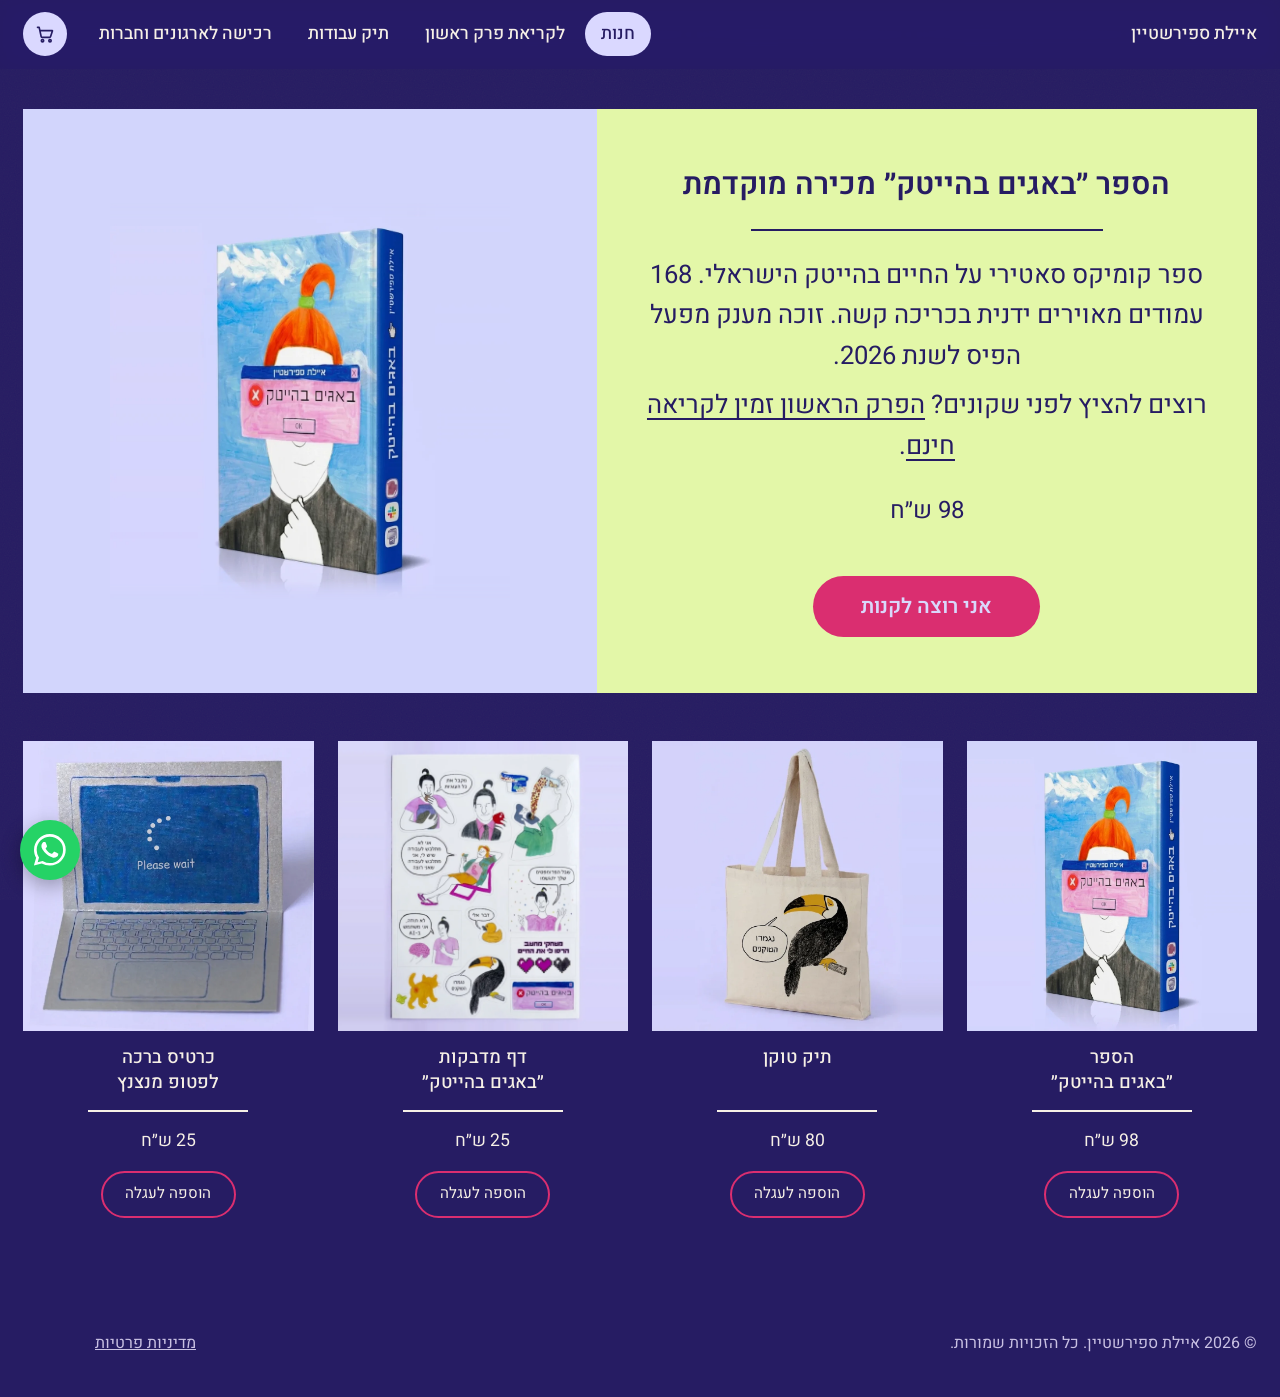
==== index.html @ 0d0ac27b "Drop the Black Friday tag next to each price; keep the banner and struck-through prices Co-Authored-" ====
<!DOCTYPE html>
<html lang="he" dir="rtl">
<head>
  <!-- Google tag (gtag.js) -->
  <script async src="https://www.googletagmanager.com/gtag/js?id=G-LHGCGQ23CV"></script>
  <script>
    window.dataLayer = window.dataLayer || [];
    function gtag(){dataLayer.push(arguments);}
    gtag('js', new Date());
    gtag('config', 'G-LHGCGQ23CV');
  </script>
  <meta charset="UTF-8">
  <meta name="viewport" content="width=device-width, initial-scale=1">
  <title>באגים בהייטק — ספר קומיקס על החיים בהייטק | איילת ספירשטיין</title>
  <meta name="description" content="״באגים בהייטק״ — ספר קומיקס סאטירי על החיים בהייטק הישראלי מאת איילת ספירשטיין: 168 עמודים מאוירים ידנית בכריכה קשה. במכירה מוקדמת.">
  <meta name="author" content="איילת ספירשטיין">
  <meta name="theme-color" content="#261c63">
  <link rel="canonical" href="https://ayeletsapirshtein.com/">

  <meta property="og:type" content="website">
  <meta property="og:locale" content="he_IL">
  <meta property="og:site_name" content="איילת ספירשטיין">
  <meta property="og:url" content="https://ayeletsapirshtein.com/">
  <meta property="og:title" content="באגים בהייטק — ספר קומיקס על החיים בהייטק">
  <meta property="og:description" content="ספר הקומיקס של איילת ספירשטיין במכירה מוקדמת, ולצדו תיק, דף מדבקות וכרטיס ברכה.">
  <meta property="og:image" content="https://ayeletsapirshtein.com/zarot-chapter-1/og.jpg">
  <meta property="og:image:width" content="1200">
  <meta property="og:image:height" content="630">
  <meta property="og:image:alt" content="כריכת הקומיקס ״באגים בהייטק״ מאת איילת ספירשטיין">
  <meta name="twitter:card" content="summary_large_image">

  <link rel="icon" href="/assets/favicon.svg" type="image/svg+xml">
  <link rel="icon" href="/assets/favicon.png" type="image/png" sizes="64x64">
  <link rel="apple-touch-icon" href="/assets/apple-touch-icon.png">
  <link rel="preconnect" href="https://fonts.googleapis.com">
  <link rel="preconnect" href="https://fonts.gstatic.com" crossorigin>
  <link href="https://fonts.googleapis.com/css2?family=Heebo:wght@400;500;600;700&display=swap" rel="stylesheet">
  <link rel="stylesheet" href="/styles.css">
  <link rel="stylesheet" href="/shop/shop.css">

  <script type="application/ld+json">
  {
    "@context": "https://schema.org",
    "@graph": [
      {
        "@type": "WebSite",
        "@id": "https://ayeletsapirshtein.com/#website",
        "url": "https://ayeletsapirshtein.com/",
        "name": "איילת ספירשטיין",
        "alternateName": "Ayelet Sapirshtein",
        "inLanguage": "he",
        "publisher": { "@id": "https://ayeletsapirshtein.com/#ayelet" }
      },
      {
        "@type": "Person",
        "@id": "https://ayeletsapirshtein.com/#ayelet",
        "name": "איילת ספירשטיין",
        "alternateName": "Ayelet Sapirshtein",
        "jobTitle": "אלגוריתמאית ומאיירת",
        "description": "אלגוריתמאית ומאיירת, יוצרת ספר הקומיקס ״באגים בהייטק״ על החיים בהייטק הישראלי.",
        "url": "https://ayeletsapirshtein.com/",
        "sameAs": ["https://www.instagram.com/unmatched_art/"],
        "knowsAbout": ["איור", "קומיקס", "אלגוריתמים", "הייטק"]
      },
      {
        "@type": ["Book", "Product"],
        "@id": "https://ayeletsapirshtein.com/#book",
        "name": "באגים בהייטק",
        "description": "ספר קומיקס סאטירי על החיים בהייטק הישראלי. 168 עמודים מאוירים ידנית בכריכה קשה. כתבה ואיירה איילת ספירשטיין.",
        "author": { "@id": "https://ayeletsapirshtein.com/#ayelet" },
        "illustrator": { "@id": "https://ayeletsapirshtein.com/#ayelet" },
        "genre": ["קומיקס", "סאטירה"],
        "numberOfPages": 168,
        "award": "מענק מפעל הפיס לשנת 2026",
        "about": "החיים בהייטק הישראלי",
        "bookFormat": "https://schema.org/Hardcover",
        "inLanguage": "he",
        "image": "https://ayeletsapirshtein.com/images/shop/book.webp",
        "url": "https://ayeletsapirshtein.com/",
        "hasPart": { "@id": "https://ayeletsapirshtein.com/zarot-chapter-1/#chapter" },
        "offers": {
          "@type": "Offer",
          "url": "https://ayeletsapirshtein.com/",
          "price": "78",
          "priceCurrency": "ILS",
          "priceValidUntil": "2026-11-30",
          "priceSpecification": {
            "@type": "UnitPriceSpecification",
            "priceType": "https://schema.org/StrikethroughPrice",
            "price": "98",
            "priceCurrency": "ILS"
          },
          "availability": "https://schema.org/PreOrder",
          "seller": { "@id": "https://ayeletsapirshtein.com/#ayelet" },
          "shippingDetails": { "@id": "https://ayeletsapirshtein.com/#shipping" }
        }
      },
      {
        "@type": "Product",
        "name": "תיק טוקן",
        "description": "תיק בד עם איור של טוקן מתוך עולם ״באגים בהייטק״.",
        "image": "https://ayeletsapirshtein.com/images/shop/tote.webp",
        "isRelatedTo": { "@id": "https://ayeletsapirshtein.com/#book" },
        "offers": {
          "@type": "Offer",
          "url": "https://ayeletsapirshtein.com/",
          "price": "64",
          "priceCurrency": "ILS",
          "priceValidUntil": "2026-11-30",
          "priceSpecification": {
            "@type": "UnitPriceSpecification",
            "priceType": "https://schema.org/StrikethroughPrice",
            "price": "80",
            "priceCurrency": "ILS"
          },
          "availability": "https://schema.org/InStock",
          "seller": { "@id": "https://ayeletsapirshtein.com/#ayelet" },
          "shippingDetails": { "@id": "https://ayeletsapirshtein.com/#shipping" }
        }
      },
      {
        "@type": "Product",
        "name": "דף מדבקות ״באגים בהייטק״",
        "description": "דף מדבקות עם דמויות ואיורים מתוך הקומיקס ״באגים בהייטק״.",
        "image": "https://ayeletsapirshtein.com/images/shop/stickers.webp",
        "isRelatedTo": { "@id": "https://ayeletsapirshtein.com/#book" },
        "offers": {
          "@type": "Offer",
          "url": "https://ayeletsapirshtein.com/",
          "price": "20",
          "priceCurrency": "ILS",
          "priceValidUntil": "2026-11-30",
          "priceSpecification": {
            "@type": "UnitPriceSpecification",
            "priceType": "https://schema.org/StrikethroughPrice",
            "price": "25",
            "priceCurrency": "ILS"
          },
          "availability": "https://schema.org/InStock",
          "seller": { "@id": "https://ayeletsapirshtein.com/#ayelet" },
          "shippingDetails": { "@id": "https://ayeletsapirshtein.com/#shipping" }
        }
      },
      {
        "@type": "Product",
        "name": "כרטיס ברכה לפטופ מנצנץ",
        "description": "כרטיס ברכה מאויר של לפטופ, מתוך עולם ״באגים בהייטק״.",
        "image": "https://ayeletsapirshtein.com/images/shop/card.webp",
        "isRelatedTo": { "@id": "https://ayeletsapirshtein.com/#book" },
        "offers": {
          "@type": "Offer",
          "url": "https://ayeletsapirshtein.com/",
          "price": "20",
          "priceCurrency": "ILS",
          "priceValidUntil": "2026-11-30",
          "priceSpecification": {
            "@type": "UnitPriceSpecification",
            "priceType": "https://schema.org/StrikethroughPrice",
            "price": "25",
            "priceCurrency": "ILS"
          },
          "availability": "https://schema.org/InStock",
          "seller": { "@id": "https://ayeletsapirshtein.com/#ayelet" },
          "shippingDetails": { "@id": "https://ayeletsapirshtein.com/#shipping" }
        }
      },
      {
        "@type": "OfferShippingDetails",
        "@id": "https://ayeletsapirshtein.com/#shipping",
        "shippingRate": { "@type": "MonetaryAmount", "value": "35", "currency": "ILS" },
        "shippingDestination": { "@type": "DefinedRegion", "addressCountry": "IL" }
      }
    ]
  }
  </script>
</head>
<body>
  <header class="site-header">
    <div class="container header-inner">
      <a class="brand" href="/">איילת ספירשטיין</a>
      <nav class="nav" aria-label="ניווט ראשי">
        <a href="/" aria-current="page">חנות</a>
        <a href="/zarot-chapter-1/" class="nav-chapter"><span class="nav-long">לקריאת </span>פרק ראשון</a>
        <a href="/portfolio/#works">תיק עבודות</a>
        <a href="/organizations/" class="nav-org">רכישה לארגונים<span class="nav-long"> וחברות</span></a>
        <button class="cart-btn" type="button" aria-label="עגלת קניות">
          <svg viewBox="0 0 24 24" aria-hidden="true"><path d="M3 4h2l2.4 11.2a1 1 0 0 0 1 .8h9.2a1 1 0 0 0 1-.8L21 8H6.2"/><circle cx="9" cy="20" r="1.4"/><circle cx="18" cy="20" r="1.4"/></svg>
          <span class="cart-count" hidden>0</span>
        </button>
      </nav>
    </div>
  </header>

  <main id="top" class="shop container">
    <p class="sale-banner"><strong class="bf">בלאק פריידי!</strong> <strong>20% הנחה על כל האתר עד סוף החודש.</strong></p>
    <section class="featured">
      <div class="featured-img"><img src="/images/shop/book.webp" width="1024" height="1024" fetchpriority="high" alt="כריכת הספר ״באגים בהייטק״"></div>
      <div class="featured-body">
        <h1>הספר ״באגים בהייטק״ מכירה מוקדמת</h1>
        <hr class="rule">
        <div class="featured-desc">
          <p>ספר קומיקס סאטירי על החיים בהייטק הישראלי. 168 עמודים מאוירים ידנית בכריכה קשה. זוכה מענק מפעל הפיס לשנת 2026.</p>
          <p>רוצים להציץ לפני שקונים? <a href="/zarot-chapter-1/">הפרק הראשון זמין לקריאה חינם</a>.</p>
        </div>
        <p class="price" data-price="book"><s><span class="visually-hidden">מחיר מקורי: </span>98 ש״ח</s> <span class="sale-price"><span class="visually-hidden">מחיר במבצע: </span>78 ש״ח</span></p>
        <button class="buy-btn" type="button" data-add="book" data-open>אני רוצה לקנות</button>
      </div>
    </section>

    <h2 class="visually-hidden">מוצרים</h2>
    <ul class="products">
      <li class="product">
        <button class="product-view" type="button" data-view="book" aria-label="פרטים נוספים">
          <img src="/images/shop/book.webp" width="1024" height="1024" loading="lazy" alt="">
        </button>
        <h3><button class="product-title" type="button" data-view="book">הספר<br>״באגים בהייטק״</button></h3>
        <hr class="rule">
        <p class="price" data-price="book"><s><span class="visually-hidden">מחיר מקורי: </span>98 ש״ח</s> <span class="sale-price"><span class="visually-hidden">מחיר במבצע: </span>78 ש״ח</span></p>
        <button class="add-btn" type="button" data-add="book">הוספה לעגלה</button>
      </li>
      <li class="product">
        <button class="product-view" type="button" data-view="tote" aria-label="פרטים נוספים">
          <img src="/images/shop/tote.webp" width="1024" height="1024" loading="lazy" alt="">
        </button>
        <h3><button class="product-title" type="button" data-view="tote">תיק טוקן</button></h3>
        <hr class="rule">
        <p class="price" data-price="tote"><s><span class="visually-hidden">מחיר מקורי: </span>80 ש״ח</s> <span class="sale-price"><span class="visually-hidden">מחיר במבצע: </span>64 ש״ח</span></p>
        <button class="add-btn" type="button" data-add="tote">הוספה לעגלה</button>
      </li>
      <li class="product">
        <button class="product-view" type="button" data-view="stickers" aria-label="פרטים נוספים">
          <img src="/images/shop/stickers.webp" width="1200" height="1200" loading="lazy" alt="">
        </button>
        <h3><button class="product-title" type="button" data-view="stickers">דף מדבקות<br>״באגים בהייטק״</button></h3>
        <hr class="rule">
        <p class="price" data-price="stickers"><s><span class="visually-hidden">מחיר מקורי: </span>25 ש״ח</s> <span class="sale-price"><span class="visually-hidden">מחיר במבצע: </span>20 ש״ח</span></p>
        <button class="add-btn" type="button" data-add="stickers">הוספה לעגלה</button>
      </li>
      <li class="product">
        <button class="product-view" type="button" data-view="card" aria-label="פרטים נוספים">
          <img src="/images/shop/card.webp" width="1024" height="1024" loading="lazy" alt="">
        </button>
        <h3><button class="product-title" type="button" data-view="card">כרטיס ברכה<br>לפטופ מנצנץ</button></h3>
        <hr class="rule">
        <p class="price" data-price="card"><s><span class="visually-hidden">מחיר מקורי: </span>25 ש״ח</s> <span class="sale-price"><span class="visually-hidden">מחיר במבצע: </span>20 ש״ח</span></p>
        <button class="add-btn" type="button" data-add="card">הוספה לעגלה</button>
      </li>
    </ul>
  </main>

  <footer class="site-footer">
    <div class="container footer-inner">
      <a class="footer-org" href="/organizations/">רכישה לארגונים וחברות</a>
      <span>© <span id="year">2026</span> איילת ספירשטיין. כל הזכויות שמורות.</span>
      <a href="/privacy/">מדיניות פרטיות</a>
      <a class="footer-wa" href="https://wa.me/972545279100" target="_blank" rel="noopener" aria-label="שליחת הודעה בווטסאפ"><svg aria-hidden="true" viewBox="0 0 24 24" width="18" height="18"><path fill="currentColor" d="M17.47 14.38c-.3-.15-1.76-.87-2.03-.97-.27-.1-.47-.15-.67.15-.2.3-.77.97-.94 1.17-.17.2-.35.22-.64.07-.3-.15-1.26-.46-2.4-1.48-.89-.79-1.49-1.77-1.66-2.07-.17-.3-.02-.46.13-.6.13-.13.3-.35.45-.52.15-.17.2-.3.3-.5.1-.2.05-.37-.02-.52-.07-.15-.67-1.62-.92-2.22-.24-.58-.49-.5-.67-.51h-.57c-.2 0-.52.07-.79.37-.27.3-1.04 1.02-1.04 2.48s1.07 2.88 1.21 3.08c.15.2 2.1 3.2 5.08 4.49.71.31 1.26.49 1.69.63.71.23 1.36.2 1.87.12.57-.08 1.76-.72 2-1.41.25-.7.25-1.29.17-1.41-.07-.13-.27-.2-.57-.35zM12.05 21.5h-.01a9.4 9.4 0 0 1-4.79-1.31l-.34-.2-3.56.93.95-3.47-.22-.36a9.39 9.39 0 0 1-1.44-5.01c0-5.19 4.23-9.42 9.43-9.42 2.52 0 4.88.98 6.66 2.76a9.36 9.36 0 0 1 2.76 6.67c0 5.2-4.23 9.42-9.43 9.42zm8.02-17.44A11.27 11.27 0 0 0 12.05.75C5.8.75.72 5.83.72 12.08c0 2 .52 3.95 1.52 5.67L.62 23.25l5.63-1.48a11.3 11.3 0 0 0 5.8 1.48h.01c6.24 0 11.33-5.08 11.33-11.33 0-3.03-1.18-5.87-3.32-8.01z"/></svg><span>ווטסאפ</span></a>
    </div>
  </footer>

  <dialog id="cart" class="cart" aria-label="עגלת קניות">
    <div class="cart-head">
      <h2>העגלה שלי</h2>
      <button class="cart-close" type="button" aria-label="סגירה">✕</button>
    </div>
    <p class="cart-empty">העגלה ריקה.</p>
    <ul class="cart-items"></ul>
    <div class="cart-foot">
      <p class="cart-savings" hidden></p>
      <p class="cart-total">סה״כ: <strong>0 ש״ח</strong></p>
      <button class="checkout-btn" type="button" disabled>לתשלום</button>
      <p class="cart-note" hidden>התשלום באתר ייפתח בקרוב.</p>
    </div>
    <form class="checkout-form" hidden novalidate>
      <p class="form-title">פרטים למשלוח ולחשבונית</p>
      <label>שם מלא<input name="name" autocomplete="name" required></label>
      <label>טלפון<input name="phone" type="tel" autocomplete="tel" dir="ltr" required></label>
      <label>אימייל<input name="email" type="email" autocomplete="email" dir="ltr" required></label>
      <fieldset class="ship-choice">
        <legend>איך לקבל את ההזמנה?</legend>
        <label class="radio"><input type="radio" name="shipping" value="delivery" checked> משלוח עד הבית — 35 ש״ח</label>
        <label class="radio"><input type="radio" name="shipping" value="pickup"> איסוף עצמי מתל אביב</label>
      </fieldset>
      <div class="ship-fields">
        <label>עיר<input name="city" autocomplete="address-level2"></label>
        <label>כתובת (רחוב, מספר, דירה)<input name="address" autocomplete="street-address"></label>
      </div>
      <p class="form-error" role="alert" hidden></p>
      <p class="cart-savings" hidden></p>
      <p class="ship-line">משלוח: <span class="ship-price">35 ש״ח</span></p>
      <p class="cart-total">לתשלום: <strong class="grand-total">0 ש״ח</strong></p>
      <button class="checkout-btn pay-btn" type="submit">מעבר לתשלום מאובטח</button>
      <button class="back-btn" type="button">חזרה לעגלה</button>
      <p class="cart-note">התשלום מתבצע בדף המאובטח של SUMIT. החשבונית תישלח לאימייל.</p>
    </form>
  </dialog>

  <dialog id="quickview" class="quickview" aria-labelledby="qv-name">
    <button class="qv-close" type="button" aria-label="סגירה">✕</button>
    <div class="qv-body">
      <h2 id="qv-name" class="qv-name"></h2>
      <p class="price qv-price"></p>
      <p class="qv-desc"></p>
      <div class="qv-qty-wrap">
        <span class="qv-label">כמות</span>
        <div class="qv-qty">
          <button type="button" class="qv-plus" aria-label="עוד אחד">+</button>
          <span class="qv-count" aria-live="polite">1</span>
          <button type="button" class="qv-minus" aria-label="אחד פחות">−</button>
        </div>
      </div>
      <button class="checkout-btn qv-add" type="button">הוספה לעגלה</button>
    </div>
    <div class="qv-img"><img alt=""></div>
  </dialog>

  <div class="toast" role="status" aria-live="polite"></div>

  <script src="/shop/config.js"></script>
  <script src="/shop/shop.js"></script>
</body>
</html>
---- styles.css ----
/* ---------- Tokens ---------- */
:root {
  --paper: #f6f0e6;
  --paper-deep: #ece3d3;
  --card: #fffdf9;
  --ink: #1e1a16;
  --ink-soft: #5d5349;
  --lime: #d7f85f;        /* chartreuse: highlights (selection, focus, hover, badges) */
  --pink: #da2e70;        /* magenta */
  --rose: #e4a2c8;        /* baby pink */

  /* Page surface and the text that sits on it */
  --bg: #261c63;          /* deep indigo */
  --bg-raised: #30257a;   /* image placeholders */
  --text: #f6f0e6;
  --text-soft: #c9c1e3;
  --line: rgba(246, 240, 230, .16);
  /* Current-tab pill and cart button */
  --chip-bg: #dad8ff;
  --chip-ink: #261c63;
  /* See-through pill behind a nav tab under the mouse, and while pressed */
  --nav-hover: rgba(246, 240, 230, .08);
  --nav-press: rgba(246, 240, 230, .16);
  /* Highlight for focus rings and link hovers: lime on the indigo pages,
     magenta on the light ones, where lime would not show */
  --hl: var(--lime);

  --font-display: var(--font-body);
  /* One weight for every heading on the site */
  --heading-weight: 600;
  --font-body: 'Heebo', system-ui, -apple-system, 'Segoe UI', Arial, sans-serif;

  /* Desktop side margin of every page (header, content, footer): 20px up to
     1220px wide, growing to 3rem; the page stops widening at 1600px. */
  --edge: clamp(1.25rem, 1.25rem + (100vw - 1220px) / 20, 3rem);

  --radius: 6px;
  --shadow-sm: 0 1px 2px rgba(40, 28, 16, .08), 0 6px 18px -8px rgba(40, 28, 16, .25);
  --shadow-lg: 0 2px 4px rgba(40, 28, 16, .08), 0 22px 44px -14px rgba(40, 28, 16, .38);
  --ease: cubic-bezier(.2, .7, .2, 1);
}

/* Light pages (portfolio, organizations): lavender surface with dark indigo text */
.page-light {
  --bg: #dad8ff;
  --bg-raised: #cbc8f5;
  --text: #261c63;
  --text-soft: #4f4790;
  --line: rgba(38, 28, 99, .16);
  --chip-bg: #261c63;
  --chip-ink: #dad8ff;
  --nav-hover: rgba(38, 28, 99, .1);
  --nav-press: rgba(38, 28, 99, .17);
  --hl: var(--pink);
}
.page-light .site-header { background: rgba(218, 216, 255, .82); }
.page-light .site-header.scrolled { box-shadow: 0 8px 24px -18px rgba(38, 28, 99, .45); }

/* Pink page (organizations): baby-pink surface, same indigo text */
.page-pink {
  --bg: #f4b6d5;
  --bg-raised: #eea6c9;
  --text-soft: #5a3f86;
  --line: rgba(38, 28, 99, .18);
}
.page-pink .site-header { background: rgba(244, 182, 213, .86); }

/* ---------- Base ---------- */
*, *::before, *::after { box-sizing: border-box; }
html { scroll-behavior: smooth; scroll-padding-top: 5rem; -webkit-text-size-adjust: 100%; }
html:has(dialog[open]) { overflow: hidden; }
body {
  margin: 0;
  font-family: var(--font-body);
  font-size: 1.1875rem;
  font-weight: 400;
  line-height: 1.7;
  color: var(--text);
  background: var(--bg);
  -webkit-font-smoothing: antialiased;
  overflow-x: hidden;
  /* Short pages: the footer still sits at the bottom of the screen */
  min-height: 100vh;
  min-height: 100dvh;
  display: flex;
  flex-direction: column;
}
/* Subtle paper grain behind the content */
body::before {
  content: "";
  position: fixed;
  inset: 0;
  z-index: -1;
  pointer-events: none;
  opacity: .55;
  background-image: url("data:image/svg+xml,%3Csvg xmlns='http://www.w3.org/2000/svg' width='220' height='220'%3E%3Cfilter id='n'%3E%3CfeTurbulence type='fractalNoise' baseFrequency='.85' numOctaves='3' stitchTiles='stitch'/%3E%3CfeColorMatrix values='0 0 0 0 .36 0 0 0 0 .28 0 0 0 0 .2 0 0 0 .09 0'/%3E%3C/filter%3E%3Crect width='100%25' height='100%25' filter='url(%23n)'/%3E%3C/svg%3E");
}
img { max-width: 100%; display: block; }
a { color: inherit; }
h1, h2, h3 { font-family: var(--font-display); font-weight: var(--heading-weight); line-height: 1.25; margin: 0; letter-spacing: 0; }
/* Form controls do not inherit the page font by default */
button, input, select, textarea { font-family: inherit; }
p { margin: 0; }
::selection { background: var(--lime); color: var(--ink); }
:focus-visible { outline: 2px solid var(--hl); outline-offset: 3px; border-radius: 4px; }

.container { width: min(1180px, 100% - 2.5rem); margin-inline: auto; }

.skip-link {
  position: absolute;
  inset-inline-start: 1rem;
  top: -3rem;
  z-index: 200;
  padding: .5rem 1rem;
  background: var(--text);
  color: var(--bg);
  border-radius: 999px;
  text-decoration: none;
  transition: top .2s;
}
.skip-link:focus { top: 1rem; }

/* ---------- Buttons ---------- */
.actions { display: flex; flex-wrap: wrap; gap: .75rem; }
.btn {
  display: inline-flex;
  align-items: center;
  gap: .5rem;
  padding: .85rem 1.6rem;
  border-radius: 999px;
  font-weight: 500;
  font-size: 1rem;
  text-decoration: none;
  border: 1.5px solid var(--text);
  transition: background-color .25s, color .25s, border-color .25s, transform .25s var(--ease);
}
.btn svg { width: 1.1em; height: 1.1em; fill: none; stroke: currentColor; stroke-width: 2; stroke-linecap: round; stroke-linejoin: round; }
.btn:hover { transform: translateY(-2px); }
.btn-primary { background: var(--text); color: var(--bg); }
.btn-primary:hover { background: var(--pink); border-color: var(--pink); color: #fff; }
.btn-ghost:hover { background: var(--text); color: var(--bg); }

/* ---------- Header ---------- */
.site-header {
  position: sticky;
  top: 0;
  z-index: 100;
  background: rgba(38, 28, 99, .8);
  backdrop-filter: saturate(1.4) blur(12px);
  -webkit-backdrop-filter: saturate(1.4) blur(12px);
  border-bottom: 1px solid transparent;
  transition: border-color .3s, box-shadow .3s;
}
.site-header.scrolled { border-color: var(--line); box-shadow: 0 8px 24px -18px rgba(8, 4, 30, .8); }
.header-inner { display: flex; align-items: center; justify-content: space-between; gap: 1rem; height: 4.25rem; }
.brand {
  font-family: var(--font-body);
  /* Same size and weight as the tabs */
  font-weight: 500;
  font-size: 1.1rem;
  text-decoration: none;
  white-space: nowrap;
}
/* Every tab is a pill of the same size, like browser tabs or the Mac menu bar:
   the current page's pill is filled, and the one under the mouse lights up. */
.nav { display: flex; align-items: center; gap: .25rem; }
.nav a:not(.cart-btn) {
  padding: .45rem clamp(.7rem, 1.4vw, 1rem);
  border-radius: 999px;
  text-decoration: none;
  font-weight: 500;
  font-size: 1.1rem;
  white-space: nowrap;
  transition: background-color .2s, color .2s;
}
@media (hover: hover) {
  .nav a:not(.cart-btn):not([aria-current]):hover { background: var(--nav-hover); }
}
.nav a:not(.cart-btn):not([aria-current]):focus-visible { background: var(--nav-hover); }
.nav a:not(.cart-btn):not([aria-current]):active { background: var(--nav-press); transition-duration: 0s; }
.nav a:not(.cart-btn)[aria-current="page"] {
  background: var(--chip-bg);
  color: var(--chip-ink);
}
.nav .cart-btn { margin-inline-start: clamp(.25rem, 1vw, .75rem); }

/* Cart button in header */
.cart-btn {
  position: relative;
  display: grid;
  place-items: center;
  flex: none;             /* never squeezed by the nav row: it stays a circle */
  width: 2.75rem;
  height: 2.75rem;
  aspect-ratio: 1;
  padding: 0;
  border: 0;
  border-radius: 50%;
  background: var(--chip-bg);
  color: var(--chip-ink);
  text-decoration: none;
  cursor: pointer;
  transition: background-color .25s, color .25s;
}
.cart-btn:hover { background: var(--pink); color: var(--paper); }
.cart-btn svg { width: 1.25rem; height: 1.25rem; fill: none; stroke: currentColor; stroke-width: 2; stroke-linecap: round; stroke-linejoin: round; }
.cart-count {
  position: absolute;
  top: -.3rem;
  inset-inline-end: -.3rem;
  min-width: 1.2rem;
  height: 1.2rem;
  padding: 0 .3rem;
  border-radius: 999px;
  background: var(--pink);
  color: #fff;
  font-size: .72rem;
  font-weight: 600;
  line-height: 1.2rem;
  text-align: center;
}
.cart-count[hidden] { display: none; }

/* ---------- Sections ---------- */
.section { padding-block: clamp(3.5rem, 8vw, 6.5rem); }
.section h2 { font-size: clamp(2.2rem, 4.6vw, 3.4rem); }
.section-head {
  display: grid;
  grid-template-columns: 1fr auto;
  align-items: end;
  column-gap: 2rem;
  margin-bottom: clamp(2rem, 4vw, 3rem);
  padding-bottom: 1.25rem;
  border-bottom: 1px solid var(--line);
}
.section-note { color: var(--text-soft); font-size: 1.05rem; }

/* ---------- Gallery: justified rows that keep each work uncropped ---------- */
.works { padding-block: clamp(1.5rem, 3vw, 2.5rem) clamp(2.5rem, 5vw, 4rem); }
.gallery {
  --row: 300px;
  --gap: clamp(14px, 2.2vw, 28px);
  display: flex;
  flex-wrap: wrap;
  align-items: flex-start;
  gap: calc(var(--gap) * 1.4) var(--gap);
  counter-reset: work;
}
.work {
  flex: var(--r) 1 calc(var(--r) * var(--row));
  margin: 0;
  min-width: 0;
  counter-increment: work;
}
.work a { display: block; border-radius: var(--radius); cursor: zoom-in; }
.work img {
  width: 100%;
  height: auto;
  aspect-ratio: var(--r);
  object-fit: cover;
  border-radius: var(--radius);
  background: var(--bg-raised);
  box-shadow: var(--shadow-sm);
  transition: transform .5s var(--ease), box-shadow .5s var(--ease);
}
.work a:hover img,
.work a:focus-visible img { transform: translateY(-6px); box-shadow: var(--shadow-lg); }
.work figcaption {
  display: flex;
  justify-content: space-between;
  align-items: baseline;
  gap: .75rem;
  margin-top: .85rem;
  font-family: var(--font-body);
  font-weight: 400;
  font-size: 1.15rem;
  line-height: 1.3;
}
.work figcaption::after {
  content: counter(work, decimal-leading-zero);
  font-family: var(--font-body);
  font-size: .75rem;
  font-weight: 500;
  color: var(--text-soft);
  opacity: .7;
  font-variant-numeric: tabular-nums;
}

/* ---------- Footer ---------- */
.site-footer { margin-top: auto; padding-block: 2rem 2.5rem; font-size: 1rem; color: var(--text-soft); }
.footer-inner { display: flex; flex-wrap: wrap; justify-content: space-between; gap: 1rem; }
/* Room at the end for the floating WhatsApp button, so it never covers a footer link */
.footer-inner { padding-inline-end: 4.5rem; }
/* Desktop: the name, the menu and the content reach out toward the screen edges,
   the same on every page. Phones keep the regular margin. */
@media (min-width: 601px) {
  .container { width: min(1600px, 100% - 2 * var(--edge)); }
}
/* Phones: the organizations tab leaves the header and waits at the end of the page */
.footer-org { display: none; }

/* ---------- Scroll reveal ---------- */
.js .reveal,
.js .work {
  opacity: 0;
  transform: translateY(24px);
  transition: opacity .8s var(--ease), transform .8s var(--ease);
  transition-delay: var(--delay, 0s);
}
.js .reveal.in,
.js .work.in { opacity: 1; transform: none; }

/* ---------- Organizations: bulk orders ---------- */
.org { padding-block: clamp(2.5rem, 6vw, 4.5rem) clamp(3rem, 7vw, 5rem); }
.org-grid {
  display: grid;
  grid-template-columns: minmax(0, 1fr) minmax(0, 1fr);
  gap: clamp(2rem, 5vw, 4rem);
  align-items: stretch;        /* text and form share one height */
}
.org-text { font-size: clamp(1.2rem, 2.1vw, 1.6rem); line-height: 1.5; margin-top: -.28em; /* first line's letters start level with the top field */ }
.org-text p { margin: 0; }
.org-text p + p { margin-top: .7rem; }
.org-text strong { font-weight: 600; }
.org-form { display: flex; flex-direction: column; gap: .5rem; }
.org-form input,
.org-form textarea {
  width: 100%;
  padding: .9rem 1.25rem;
  border: 0;
  border-radius: 0;
  background: #fff;
  color: var(--text);
  font: inherit;
  font-size: 1.05rem;
}
.org-form input[type="tel"],
.org-form input[type="email"] { direction: ltr; text-align: right; }
.org-form input:placeholder-shown { direction: rtl; }
.org-form input::placeholder,
.org-form textarea::placeholder { color: var(--text-soft); opacity: 1; }
.org-form textarea { flex: 1 1 auto; height: 6rem; min-height: 6rem; resize: vertical; }
.org-form input:focus-visible,
.org-form textarea:focus-visible { outline: 2px solid var(--pink); outline-offset: 0; }
.org-submit {
  display: flex;
  align-items: center;
  justify-content: space-between;   /* label on the right, in line with the field text; arrow at the far end */
  gap: .5em;
  margin-top: .5rem;
  padding: .85rem 1.25rem .85rem 1.6rem;
  border: 0;
  border-radius: 999px;
  background: var(--text);
  color: #f4b6d5;              /* the page's baby pink */
  font: inherit;
  font-size: 1.15rem;
  font-weight: 500;
  cursor: pointer;
  transition: background-color .2s, color .2s;
}
.org-submit:focus-visible { outline: 2px solid var(--pink); outline-offset: 3px; }
/* lime against the pink page: its complementary color, so the button pops */
@media (hover: hover) { .org-submit:hover { background: var(--lime); color: var(--text); } }
.org-submit:active { background: var(--lime); color: var(--text); }
.org-submit svg { width: 1.4rem; height: 1.4rem; fill: currentColor; }
.org-error { color: #b3125a; font-weight: 500; }
.org-sent { margin-top: .5rem; color: var(--text-soft); }
.org-sent a { color: var(--text); }
.org-error[hidden], .org-sent[hidden] { display: none; }
.visually-hidden { position: absolute; width: 1px; height: 1px; overflow: hidden; clip: rect(0 0 0 0); white-space: nowrap; }

/* ---------- Lightbox ---------- */
.lightbox {
  width: 100%;
  height: 100%;
  max-width: 100vw;
  max-height: 100dvh;
  margin: 0;
  padding: 0;
  border: 0;
  background: transparent;
  color: var(--paper);
  overflow: hidden;
}
.lightbox[open] {
  display: grid;
  grid-template-columns: auto minmax(0, 1fr) auto;
  align-items: center;
  animation: fade .3s ease both;
}
.lightbox::backdrop { background: rgba(20, 16, 12, .97); }
@keyframes fade { from { opacity: 0; } }
.lb-stage {
  --avail-h: calc(100dvh - 9rem);
  margin: 0;
  height: 100%;
  min-width: 0;
  display: flex;
  flex-direction: column;
  align-items: center;
  justify-content: center;
  padding: 4.5rem 0 1.5rem;
}
.lb-stage img {
  width: min(100%, calc(var(--avail-h) * var(--w) / var(--h)), calc(var(--w) * 1.6px));
  height: auto;
  aspect-ratio: var(--w) / var(--h);
  border-radius: 4px;
  box-shadow: 0 30px 80px rgba(0, 0, 0, .55);
  opacity: 0;
  transform: scale(.98);
  transition: opacity .35s ease, transform .45s var(--ease);
}
.lb-stage img.loaded { opacity: 1; transform: none; }
.lb-stage figcaption {
  display: flex;
  align-items: baseline;
  gap: 1rem;
  margin-top: 1.1rem;
  text-align: center;
}
#lb-title { font-family: var(--font-body); font-size: 1.25rem; font-weight: 400; }
#lb-count { font-size: .95rem; opacity: .55; font-variant-numeric: tabular-nums; }
.lb-btn {
  display: grid;
  place-items: center;
  width: 52px;
  height: 52px;
  padding: 0;
  border-radius: 50%;
  border: 1px solid rgba(246, 240, 230, .25);
  background: rgba(246, 240, 230, .06);
  color: var(--paper);
  cursor: pointer;
  transition: background-color .2s, border-color .2s, transform .2s var(--ease);
}
.lb-btn:hover { background: var(--pink); border-color: var(--pink); }
.page-light .lightbox { color: var(--text); }
.page-light .lightbox::backdrop { background: #dad8ff; }
.page-light .lb-stage img { box-shadow: 0 30px 70px -20px rgba(38, 28, 99, .45); }
.page-light .lb-btn { color: var(--text); border-color: rgba(38, 28, 99, .3); background: rgba(38, 28, 99, .06); }
.page-light .lb-btn:hover { color: var(--paper); }
.lb-btn svg { width: 22px; height: 22px; fill: none; stroke: currentColor; stroke-width: 2; stroke-linecap: round; stroke-linejoin: round; }
.lb-nav { margin-inline: clamp(.75rem, 2.5vw, 2rem); }
.lb-prev:hover { transform: translateX(3px); }
.lb-next:hover { transform: translateX(-3px); }
.lb-close { position: absolute; top: 1rem; inset-inline-end: 1rem; z-index: 2; }

/* ---------- Responsive ---------- */
@media (max-width: 900px) {
  .gallery { --row: 220px; }
}
@media (max-width: 820px) {
  .org-grid { grid-template-columns: 1fr; }
  /* One row: the tabs drop their long words */
  .nav-long { display: none; }
  .brand { font-size: min(1.1rem, 2.35vw); }
  .nav a:not(.cart-btn) { font-size: min(1.1rem, 2.35vw); padding-inline: min(1rem, 1.6vw); }
}
@media (max-width: 600px) {
  body { font-size: 1.0625rem; }
  .container { width: calc(100% - 2rem); }
  /* One row: the name, three tabs and the cart. The organizations tab moves
     to the end of the page (.footer-org). Text, gaps and cart follow the screen
     width, so the row fits even when the phone's text size is set larger. */
  .header-inner { height: 3.5rem; gap: 1.5vw; }
  .brand { font-size: min(1rem, 3.85vw); }
  .nav { gap: 0; }
  .nav-org { display: none; }
  .nav a:not(.cart-btn) { font-size: min(1rem, 3.85vw); padding: .35rem 1.4vw; }
  .nav .cart-btn { margin-inline-start: 1vw; }
  .cart-btn { width: min(2.3rem, 9vw); height: auto; }
  .footer-org {
    display: block;
    flex-basis: 100%;
    margin-bottom: .5rem;
    color: var(--text);
    font-size: 1rem;
    text-underline-offset: .3em;
  }
  /* one work per row on phones */
  .gallery { display: grid; grid-template-columns: minmax(0, 1fr); gap: 2rem; }
  .work figcaption::after { display: none; }
  .work figcaption { font-size: 1.05rem; margin-top: .55rem; }
  .section-head { grid-template-columns: 1fr; }
  .section-note { margin-top: .5rem; }
  .lightbox[open] { grid-template-columns: minmax(0, 1fr); }
  .lb-stage { --avail-h: calc(100dvh - 12rem); padding: 4rem 1rem 6rem; }
  .lb-nav { position: absolute; bottom: 1.25rem; margin: 0; }
  .lb-prev { right: 1.25rem; }
  .lb-next { left: 1.25rem; }
}
@media (max-width: 380px) {
  .nav a:not(.cart-btn) { padding-block: .3rem; }
}

@media (prefers-reduced-motion: reduce) {
  html { scroll-behavior: auto; }
  *, *::before, *::after { animation: none !important; transition-duration: .01ms !important; }
  .js .reveal, .js .work { opacity: 1; transform: none; }
}

/* WhatsApp contact button, floating at the bottom corner of every page */
.footer-wa {
  position: fixed;
  bottom: 1.25rem;
  inset-inline-end: 1.25rem;
  z-index: 150;
  display: grid;
  place-items: center;
  width: 3.75rem;
  height: 3.75rem;
  border-radius: 50%;
  background: #25d366;
  color: #fff;
  box-shadow: 0 6px 20px rgba(0, 0, 0, .3);
  transition: transform .2s var(--ease);
}
.footer-wa:hover { transform: scale(1.08); }
.footer-wa svg { width: 2.1rem; height: 2.1rem; }
.footer-wa span { position: absolute; width: 1px; height: 1px; overflow: hidden; clip-path: inset(50%); white-space: nowrap; }
---- shop/shop.css ----
/* Shop page — sits on top of ../styles.css */
:root {
  --lav: #d9d7fb;         /* panel lavender */
  --lav-ink: #261c63;     /* text on lavender */
  --magenta: var(--pink); /* #da2e70 */
  --hover-bg: #261c63;    /* indigo */
  --hover-ink: #e9a0be;   /* light pink */
  --book-bg: #d2d5fc;     /* matches the book photo's backdrop */
  --featured-bg: #e3f7a8; /* lime */
}


.shop { padding-block: clamp(1.5rem, 4vw, 2.5rem) clamp(3rem, 7vw, 5rem); }

/* Featured product */
.featured {
  display: grid;
  grid-template-columns: minmax(0, 1.15fr) minmax(0, 1fr);
  background: var(--featured-bg);
  color: var(--lav-ink);
}
.featured-img { order: 2; background: var(--book-bg); display: grid; place-items: center; }
.featured-img img {
  width: 100%; height: 100%; max-height: 400px; object-fit: contain;
  /* fade the photo's edges into the panel so no frame shows */
  -webkit-mask-image: linear-gradient(to right, transparent, #000 5%, #000 95%, transparent), linear-gradient(to bottom, transparent, #000 5%, #000 95%, transparent);
  -webkit-mask-composite: source-in;
  mask-image: linear-gradient(to right, transparent, #000 5%, #000 95%, transparent), linear-gradient(to bottom, transparent, #000 5%, #000 95%, transparent);
  mask-composite: intersect;
}
.featured-body {
  display: flex;
  flex-direction: column;
  align-items: center;
  justify-content: center;
  gap: 1.5rem;
  padding: clamp(2rem, 5vw, 3.5rem) 1.5rem;
  text-align: center;
}
.featured h1 { font-family: var(--font-body); font-weight: var(--heading-weight); font-size: clamp(1.4rem, 2.6vw, 1.9rem); line-height: 1.3; }

.featured-desc { max-width: 44rem; font-size: clamp(1.2rem, 2.1vw, 1.6rem); /* same as the organizations text */ line-height: 1.6; display: grid; gap: .5rem; }
.featured-desc a { text-underline-offset: .2em; }
.rule { width: 1.2rem; margin: 0 auto; border: 0; border-top: 1px solid currentColor; }
.product .rule { width: 55%; border-top-width: 2px; }
/* The featured book: a long line like the product cards, not a short dash */
.featured .rule { width: min(60%, 22rem); border-top-width: 2px; }

.price { display: flex; gap: 1.5rem; justify-content: center; font-size: 1.5rem; }
.price s { opacity: .8; }

.buy-btn {
  margin-top: 1.25rem;
  padding: .8rem 3rem;
  border: 0;
  border-radius: 999px;
  background: var(--magenta);
  color: var(--lav);
  font: inherit;
  font-size: 1.3rem;
  font-weight: 600;
  cursor: pointer;
  transition: background-color .2s, color .2s;
}
@media (hover: hover) { .buy-btn:hover { background: var(--hover-bg); color: var(--hover-ink); } }
.buy-btn:active { background: var(--hover-bg); color: var(--hover-ink); }

/* Product row */
.products {
  list-style: none;
  margin: clamp(2.5rem, 5vw, 3rem) 0 0;
  padding: 0;
  display: grid;
  grid-template-columns: repeat(4, minmax(0, 1fr));
  gap: clamp(1rem, 2.4vw, 1.5rem);
}
.product { display: flex; flex-direction: column; align-items: center; text-align: center; gap: .9rem; }
.product img {
  width: 100%;
  height: auto;
  aspect-ratio: 1;
  object-fit: contain;
  background: var(--lav);
}
.product h3 { font-family: var(--font-body); font-weight: 500; font-size: 1.15rem; line-height: 1.35; min-height: 2.7em; }
.product .price { font-size: 1.1rem; }
.add-btn {
  margin-top: auto;
  padding: .55rem 1.4rem;
  border: 2px solid var(--pink);
  border-radius: 999px;
  background: transparent;
  color: var(--text);
  font: inherit;
  font-size: .95rem;
  cursor: pointer;
  transition: background-color .2s, color .2s;
}
.add-btn:hover,
.add-btn:active { background: var(--pink); color: #fff; }
/* Collected: once the product is in the cart its button comes back with a chartreuse
   outline, as "בעגלה ✓". It still adds another one; under the mouse it fills chartreuse */
.add-btn.in-cart { border-color: var(--lime); color: var(--text-soft); }
.add-btn.in-cart:hover,
.add-btn.in-cart:active { border-color: var(--lime); background: var(--lime); color: #261c63; }

/* Cart drawer */
.cart {
  width: min(400px, 100vw);
  max-width: 100vw;
  height: 100dvh;
  max-height: 100dvh;
  margin: 0 auto 0 0;          /* opens on the left edge (end side in RTL) */
  padding: 1.5rem;
  border: 0;
  background: var(--lav);
  color: var(--lav-ink);
  flex-direction: column;
  gap: 1rem;
}
.cart[open] { display: flex; animation: slide .3s var(--ease) both; }
@keyframes slide { from { transform: translateX(-100%); } }
.cart::backdrop { background: rgba(10, 6, 30, .6); }
.cart-head { display: flex; justify-content: space-between; align-items: center; }
.cart-head h2 { font-size: 1.6rem; }
.cart-close { border: 0; background: none; color: inherit; font-size: 1.3rem; cursor: pointer; padding: .25rem .5rem; }
.cart-items { list-style: none; margin: 0; padding: 0; display: grid; gap: 1rem; overflow-y: auto; flex: 1; align-content: start; }
.cart-item { display: grid; grid-template-columns: 64px 1fr auto; gap: .8rem; align-items: center; }
.cart-item img { width: 64px; height: 64px; object-fit: contain; background: #fff; }
.cart-item .name { font-size: 1.05rem; line-height: 1.3; }
.cart-item .sub { font-size: 1rem; opacity: .75; }
.qty { display: inline-flex; align-items: center; gap: .4rem; margin-top: .3rem; }
.qty button {
  width: 1.7rem; height: 1.7rem; padding: 0;
  border: 1px solid currentColor; border-radius: 50%;
  background: none; color: inherit; font: inherit; line-height: 1; cursor: pointer;
}
.remove { border: 0; background: none; color: inherit; opacity: .6; cursor: pointer; font-size: .95rem; text-decoration: underline; }
.cart-empty { opacity: .8; }
.cart-foot { border-top: 1px solid rgba(38, 28, 99, .2); padding-top: 1rem; display: grid; gap: .6rem; }
.cart-total { font-size: 1.15rem; }
.checkout-btn {
  padding: .85rem;
  border: 0;
  border-radius: 999px;
  background: var(--magenta);
  color: var(--lav);
  font: inherit;
  font-size: 1.1rem;
  transition: background-color .2s, color .2s;
}
@media (hover: hover) { .checkout-btn:not(:disabled):hover { background: var(--hover-bg); color: var(--hover-ink); } }
.checkout-btn:not(:disabled):active { background: var(--hover-bg); color: var(--hover-ink); }
.checkout-btn:disabled { opacity: .45; cursor: not-allowed; }
.cart-note { font-size: 1rem; text-align: center; opacity: .8; }

/* Checkout details form */
.cart-foot[hidden], .checkout-form[hidden], .cart-items[hidden] { display: none; }
.checkout-form { display: grid; gap: .75rem; overflow-y: auto; align-content: start; flex: 1; }
.form-title { font-weight: 600; }
.ship-choice { border: 0; margin: 0; padding: 0; display: grid; gap: .35rem; }
.ship-choice legend { font-size: 1rem; margin-bottom: .35rem; padding: 0; }
.checkout-form .radio { display: flex; align-items: center; gap: .5rem; font-size: 1.05rem; cursor: pointer; }
.checkout-form .radio input { accent-color: var(--lav-ink); width: 1.05rem; height: 1.05rem; margin: 0; }
.ship-fields { display: grid; gap: .75rem; }
.ship-fields[hidden] { display: none; }
.ship-line { font-size: 1rem; }
.checkout-form label { display: grid; gap: .25rem; font-size: 1rem; }
.checkout-form input {
  padding: .6rem .75rem;
  border: 1px solid rgba(38, 28, 99, .3);
  border-radius: 8px;
  background: #fff;
  color: var(--lav-ink);
  font: inherit;
  font-size: 1rem;
}
.checkout-form input[dir="ltr"] { text-align: right; }
.checkout-form input:focus-visible { outline: 2px solid var(--lav-ink); outline-offset: 1px; }
.form-error { color: #b3261e; font-size: 1rem; }
.checkout-form .cart-total { margin-top: .25rem; }
.checkout-btn:not(:disabled) { cursor: pointer; }
.back-btn { border: 0; background: none; color: inherit; font: inherit; font-size: 1rem; text-decoration: underline; cursor: pointer; justify-self: center; }

.toast {
  position: fixed;
  bottom: 1.5rem;
  left: 50%;
  transform: translate(-50%, 150%);
  padding: .7rem 1.3rem;
  border-radius: 999px;
  background: var(--text);
  color: var(--bg);
  font-size: .95rem;
  box-shadow: 0 10px 30px rgba(0, 0, 0, .3);
  visibility: hidden;
  transition: transform .3s var(--ease), visibility 0s .3s;
  z-index: 300;
}
.toast.show { transform: translate(-50%, 0); visibility: visible; transition: transform .3s var(--ease); }

@media (max-width: 800px) {
  .featured { grid-template-columns: 1fr; }
  .featured-img { order: 0; }
  .featured-img img { max-width: 380px; max-height: none; }
  .products { grid-template-columns: repeat(2, minmax(0, 1fr)); row-gap: 2rem; }
}
@media (max-width: 600px) {
  .products { grid-template-columns: minmax(0, 1fr); row-gap: 2.5rem; }
  .product { width: min(100%, 420px); margin-inline: auto; }
  .product h3 { min-height: 0; }
}


/* Product quick view */
.product-view, .product-title { padding: 0; border: 0; background: none; color: inherit; font: inherit; cursor: zoom-in; }
.product-view { display: block; width: 100%; }
.product-view img { transition: opacity .2s; }
@media (hover: hover) {
  .product-view:hover img { opacity: .85; }
  .product-title:hover { text-decoration: underline; text-underline-offset: .2em; }
}
.product-title { cursor: pointer; line-height: inherit; }
.product-view:focus-visible, .product-title:focus-visible { outline: 2px solid var(--pink); outline-offset: 3px; }

.quickview {
  width: min(960px, calc(100vw - 2rem));
  max-height: calc(100dvh - 2rem);
  padding: clamp(1.25rem, 4vw, 2.75rem);
  border: 0;
  background: #fff;
  color: var(--lav-ink);
  overflow-y: auto;
}
.quickview[open] { display: grid; grid-template-columns: minmax(0, 1fr) minmax(0, 1.15fr); gap: clamp(1.5rem, 4vw, 3rem); align-items: start; animation: qv-in .25s var(--ease) both; }
@keyframes qv-in { from { opacity: 0; transform: scale(.97); } }
.quickview::backdrop { background: rgba(10, 6, 30, .6); }
.qv-close { position: absolute; top: .6rem; left: .6rem; border: 0; background: none; color: inherit; font-size: 1.3rem; cursor: pointer; padding: .3rem .55rem; }
.qv-img { background: var(--lav); aspect-ratio: 1; display: grid; place-items: center; }
.qv-img img { width: 100%; height: 100%; object-fit: contain; }
.qv-body { display: grid; gap: 1.1rem; padding-top: .5rem; }
.qv-name { font-family: var(--font-body); font-weight: var(--heading-weight); font-size: clamp(1.4rem, 2.6vw, 1.9rem); line-height: 1.3; }
.qv-price { justify-content: flex-start; font-size: 1.15rem; }
.qv-desc { line-height: 1.6; }
.qv-qty-wrap { display: grid; gap: .4rem; justify-items: start; }
.qv-label { font-size: 1rem; }
.qv-qty { display: inline-flex; align-items: center; border: 1px solid rgba(38, 28, 99, .35); }
.qv-qty button { width: 2.6rem; height: 2.6rem; border: 0; background: none; color: inherit; font: inherit; font-size: 1.2rem; cursor: pointer; }
.qv-qty span { min-width: 2rem; text-align: center; }
.qv-add { margin-top: .5rem; cursor: pointer; }
@media (max-width: 700px) {
  .quickview[open] { grid-template-columns: 1fr; }
  .qv-img { order: -1; margin-top: 1.5rem; }
}

/* "Won something" moment on הוספה לעגלה, like collecting a coin in a game:
   the button vanishes at once, "+price" appears in its place, drifts up a little
   and fades, then the button comes back */
.add-btn { position: relative; }
.add-btn.scored,
.add-btn.scored:hover,
.add-btn.scored:active { background: transparent; border-color: transparent; color: transparent; transition: none; }
.add-btn.back { animation: btn-back .3s var(--ease) both; }
@keyframes btn-back { from { opacity: 0; } }
.score {
  position: absolute;
  left: 50%;
  top: 50%;
  color: #fff;
  font-size: .8rem;
  font-weight: 400;
  line-height: 1;
  white-space: nowrap;
  pointer-events: none;
  animation: score .9s linear both;
}
@keyframes score {
  0%   { opacity: 1; transform: translate(-50%, -50%); }
  65%  { opacity: 1; transform: translate(-50%, calc(-50% - 1.1rem)); }
  100% { opacity: 0; transform: translate(-50%, calc(-50% - 1.6rem)); }
}

/* Phones: the pre-sale text a step smaller than on desktop */
@media (max-width: 600px) {
  .featured-desc { font-size: 1.125rem; }
  .featured .price { font-size: 1.3rem; }
}

/* Black Friday sale, site-wide: black banner above the shop, and every price shows
   the original (struck through) beside the sale price */
.sale-banner {
  margin-bottom: clamp(1rem, 3vw, 1.5rem);
  padding: .75rem 1rem;
  background: #000;
  color: #fff;
  text-align: center;
  font-size: clamp(1rem, 1.8vw, 1.2rem);
  line-height: 1.5;
}
.sale-banner[hidden] { display: none; }
.sale-banner .bf { color: var(--lime); }
.price { flex-wrap: wrap; align-items: center; column-gap: .9rem; row-gap: .3rem; }
.price .sale-price { font-weight: 600; }
.cart-item .sub { display: flex; flex-wrap: wrap; align-items: center; gap: .2rem .6rem; }
.cart-item .sub .cart-savings { font-size: 1rem; line-height: 1.5; }
.cart-savings strong { color: var(--magenta); }
.cart-savings[hidden] { display: none; }
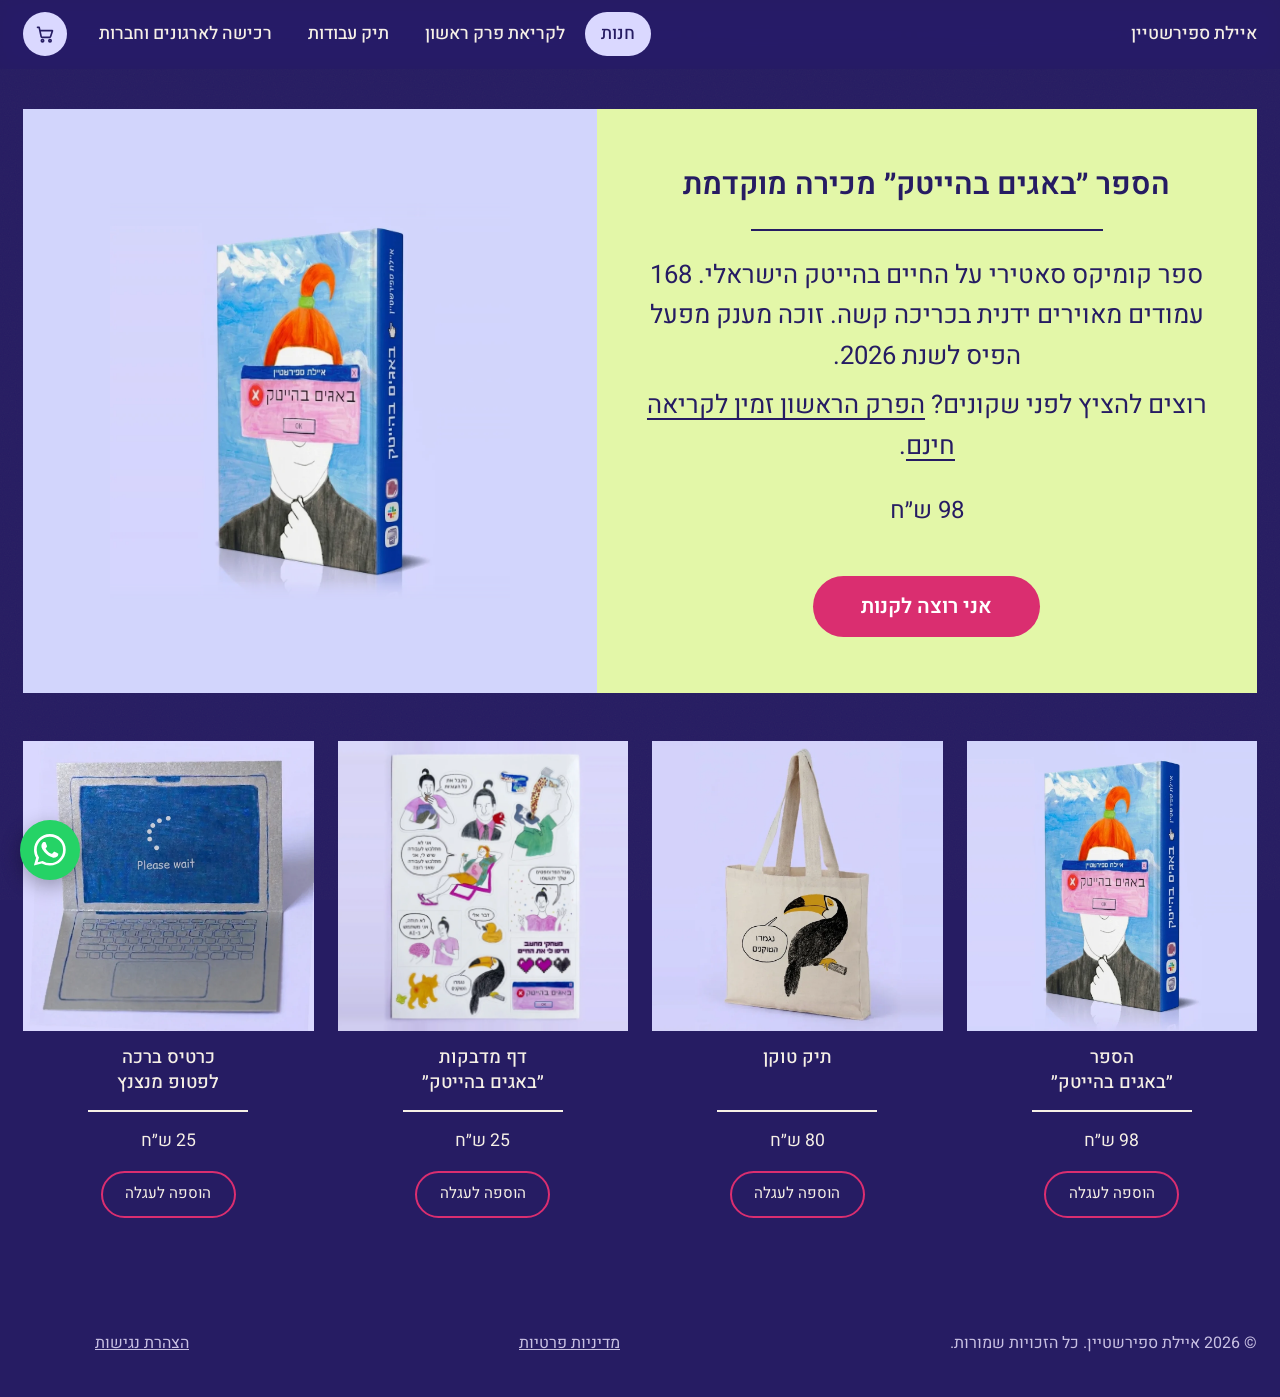
==== commit a5d460a2: "Drop the Black Friday tag next to each price; keep the banner and struck-through prices (#44) Claude" ====
--- a/index.html
+++ b/index.html
@@ -175,6 +175,7 @@
   </script>
 </head>
 <body>
+  <a class="skip-link" href="#top">דילוג לתוכן</a>
   <header class="site-header">
     <div class="container header-inner">
       <a class="brand" href="/">איילת ספירשטיין</a>
@@ -253,6 +254,7 @@
       <a class="footer-org" href="/organizations/">רכישה לארגונים וחברות</a>
       <span>© <span id="year">2026</span> איילת ספירשטיין. כל הזכויות שמורות.</span>
       <a href="/privacy/">מדיניות פרטיות</a>
+      <a href="/accessibility/">הצהרת נגישות</a>
       <a class="footer-wa" href="https://wa.me/972545279100" target="_blank" rel="noopener" aria-label="שליחת הודעה בווטסאפ"><svg aria-hidden="true" viewBox="0 0 24 24" width="18" height="18"><path fill="currentColor" d="M17.47 14.38c-.3-.15-1.76-.87-2.03-.97-.27-.1-.47-.15-.67.15-.2.3-.77.97-.94 1.17-.17.2-.35.22-.64.07-.3-.15-1.26-.46-2.4-1.48-.89-.79-1.49-1.77-1.66-2.07-.17-.3-.02-.46.13-.6.13-.13.3-.35.45-.52.15-.17.2-.3.3-.5.1-.2.05-.37-.02-.52-.07-.15-.67-1.62-.92-2.22-.24-.58-.49-.5-.67-.51h-.57c-.2 0-.52.07-.79.37-.27.3-1.04 1.02-1.04 2.48s1.07 2.88 1.21 3.08c.15.2 2.1 3.2 5.08 4.49.71.31 1.26.49 1.69.63.71.23 1.36.2 1.87.12.57-.08 1.76-.72 2-1.41.25-.7.25-1.29.17-1.41-.07-.13-.27-.2-.57-.35zM12.05 21.5h-.01a9.4 9.4 0 0 1-4.79-1.31l-.34-.2-3.56.93.95-3.47-.22-.36a9.39 9.39 0 0 1-1.44-5.01c0-5.19 4.23-9.42 9.43-9.42 2.52 0 4.88.98 6.66 2.76a9.36 9.36 0 0 1 2.76 6.67c0 5.2-4.23 9.42-9.43 9.42zm8.02-17.44A11.27 11.27 0 0 0 12.05.75C5.8.75.72 5.83.72 12.08c0 2 .52 3.95 1.52 5.67L.62 23.25l5.63-1.48a11.3 11.3 0 0 0 5.8 1.48h.01c6.24 0 11.33-5.08 11.33-11.33 0-3.03-1.18-5.87-3.32-8.01z"/></svg><span>ווטסאפ</span></a>
     </div>
   </footer>
--- a/shop/shop.css
+++ b/shop/shop.css
@@ -55,7 +55,8 @@
   border: 0;
   border-radius: 999px;
   background: var(--magenta);
-  color: var(--lav);
+  /* White, not lavender: lavender on magenta is 3.3:1, under the 4.5:1 accessibility minimum */
+  color: #fff;
   font: inherit;
   font-size: 1.3rem;
   font-weight: 600;
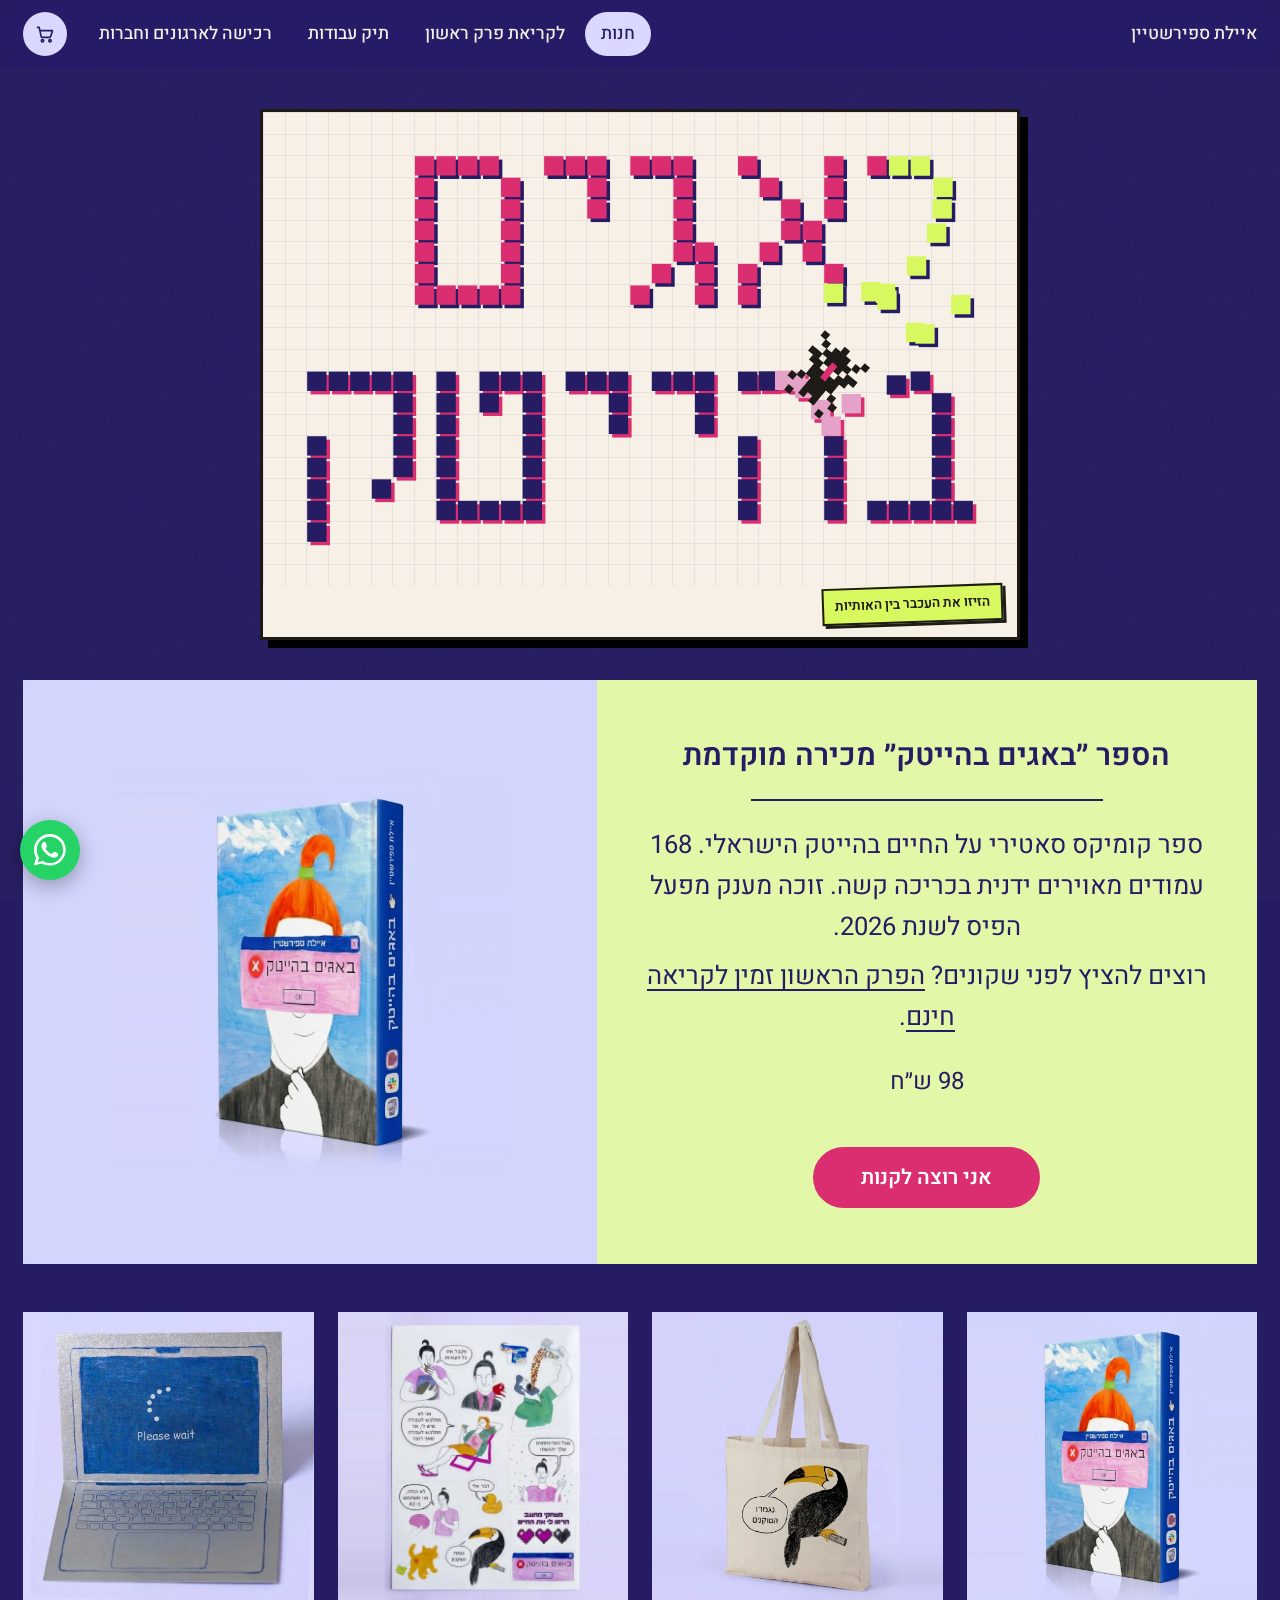
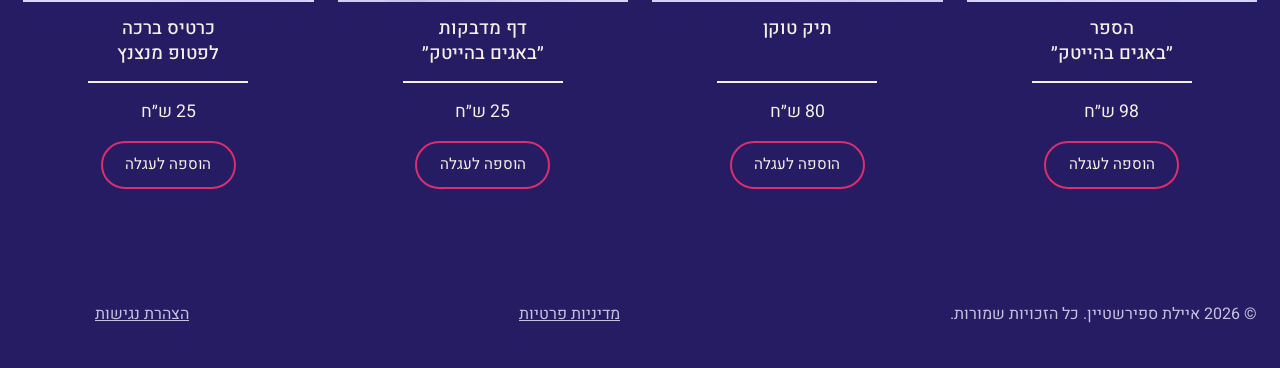
==== commit 89c2d470: "Show the pixel 'באגים בהייטק' bug animation above the shop on the home page Moves the demo script in" ====
--- a/index.html
+++ b/index.html
@@ -193,6 +193,12 @@
   </header>
 
   <main id="top" class="shop container">
+    <section class="pixel-hero" aria-label="באגים בהייטק">
+      <div class="pixel-stage">
+        <canvas data-pixel-bugs role="img" aria-label="הכיתוב ״באגים בהייטק״ בפיקסלים, וחרק קטן שעובר בין האותיות ומפרק אותן"></canvas>
+        <p class="pixel-hint" aria-hidden="true"><span class="hint-mouse">הזיזו את העכבר בין האותיות</span><span class="hint-touch">העבירו אצבע בין האותיות</span></p>
+      </div>
+    </section>
     <p class="sale-banner"><strong class="bf">בלאק פריידי!</strong> <strong>20% הנחה על כל האתר עד סוף החודש.</strong></p>
     <section class="featured">
       <div class="featured-img"><img src="/images/shop/book.webp" width="1024" height="1024" fetchpriority="high" alt="כריכת הספר ״באגים בהייטק״"></div>
@@ -319,5 +325,6 @@
 
   <script src="/shop/config.js"></script>
   <script src="/shop/shop.js"></script>
+  <script src="/pixel-bugs/pixel-bugs.js"></script>
 </body>
 </html>
--- a/shop/shop.css
+++ b/shop/shop.css
@@ -306,3 +306,34 @@
 .cart-item .sub .cart-savings { font-size: 1rem; line-height: 1.5; }
 .cart-savings strong { color: var(--magenta); }
 .cart-savings[hidden] { display: none; }
+
+/* ״באגים בהייטק״ בפיקסלים מעל החנות: דף נייר עם מסגרת וצל, והחרק רץ בתוכו (pixel-bugs/pixel-bugs.js) */
+.pixel-hero { display: flex; justify-content: center; margin-bottom: clamp(1.5rem, 4vw, 2.5rem); }
+.pixel-stage {
+  width: min(100%, 760px);
+  background: var(--paper);
+  border: 3px solid var(--ink);
+  box-shadow: 8px 8px 0 #000;
+}
+.pixel-stage canvas { display: block; width: 100%; touch-action: pan-y; cursor: crosshair; }
+.pixel-hint {
+  display: inline-block;
+  margin: 0 14px 14px;
+  padding: .3rem .7rem;
+  background: var(--lime);
+  color: var(--ink);
+  border: 2px solid var(--ink);
+  box-shadow: 3px 3px 0 var(--ink);
+  font-size: .85rem;
+  font-weight: 600;
+  transform: rotate(-2deg);
+}
+.pixel-hint .hint-touch { display: none; }
+@media (hover: none) {
+  .pixel-hint .hint-touch { display: inline; }
+  .pixel-hint .hint-mouse { display: none; }
+}
+@media (max-width: 600px) {
+  .pixel-stage { box-shadow: 5px 5px 0 #000; }
+  .pixel-hint { font-size: .78rem; margin: 0 10px 10px; }
+}
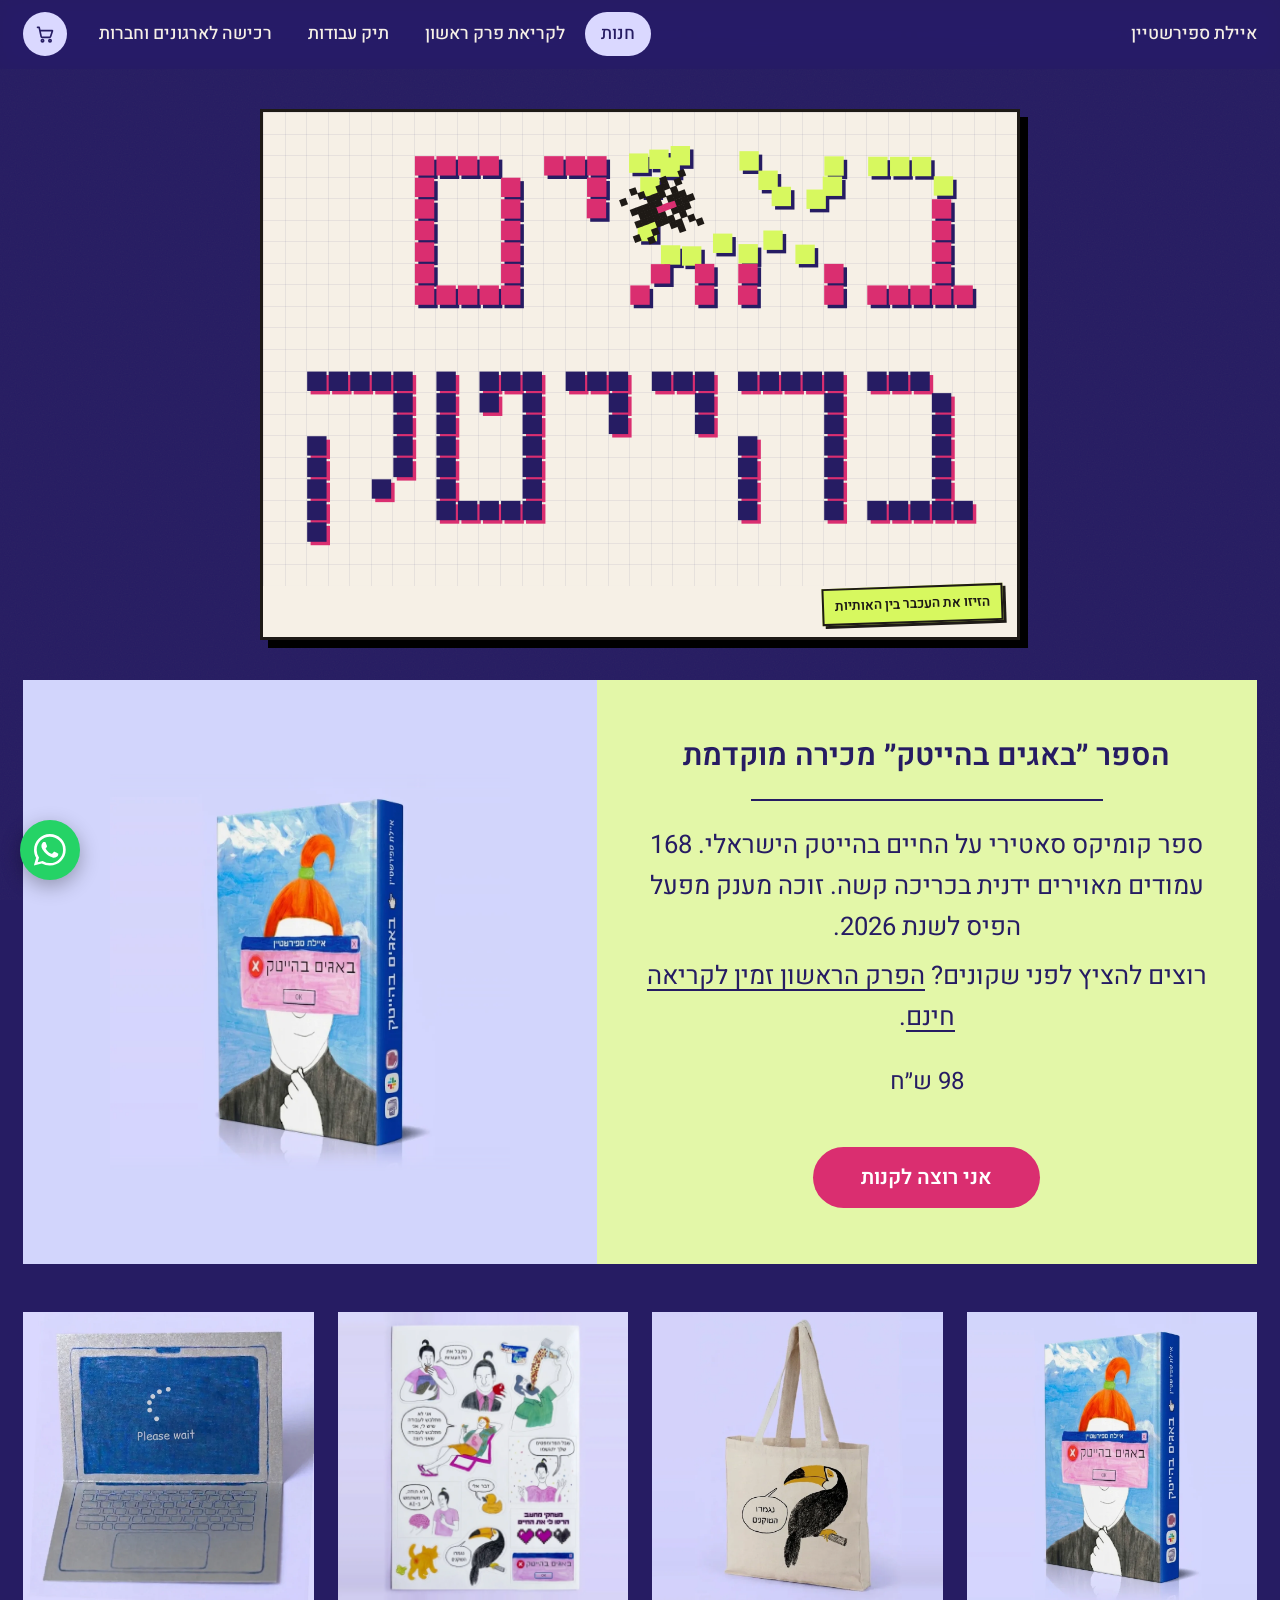
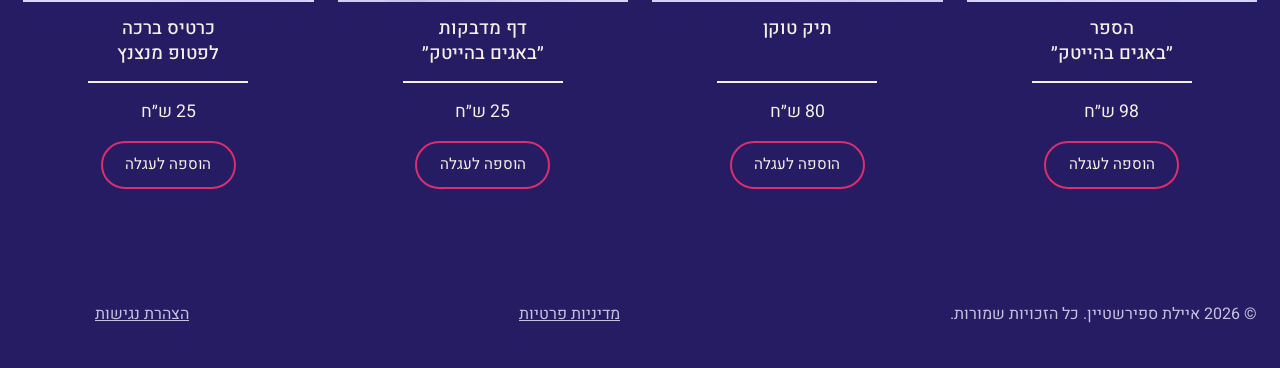
==== commit 8bd6b01a: "Move the pixel animation below the sale banner Co-Authored-By: Claude Opus 5.5 <noreply@anthropic.co" ====
--- a/index.html
+++ b/index.html
@@ -193,13 +193,13 @@
   </header>
 
   <main id="top" class="shop container">
+    <p class="sale-banner"><strong class="bf">בלאק פריידי!</strong> <strong>20% הנחה על כל האתר עד סוף החודש.</strong></p>
     <section class="pixel-hero" aria-label="באגים בהייטק">
       <div class="pixel-stage">
         <canvas data-pixel-bugs role="img" aria-label="הכיתוב ״באגים בהייטק״ בפיקסלים, וחרק קטן שעובר בין האותיות ומפרק אותן"></canvas>
         <p class="pixel-hint" aria-hidden="true"><span class="hint-mouse">הזיזו את העכבר בין האותיות</span><span class="hint-touch">העבירו אצבע בין האותיות</span></p>
       </div>
     </section>
-    <p class="sale-banner"><strong class="bf">בלאק פריידי!</strong> <strong>20% הנחה על כל האתר עד סוף החודש.</strong></p>
     <section class="featured">
       <div class="featured-img"><img src="/images/shop/book.webp" width="1024" height="1024" fetchpriority="high" alt="כריכת הספר ״באגים בהייטק״"></div>
       <div class="featured-body">
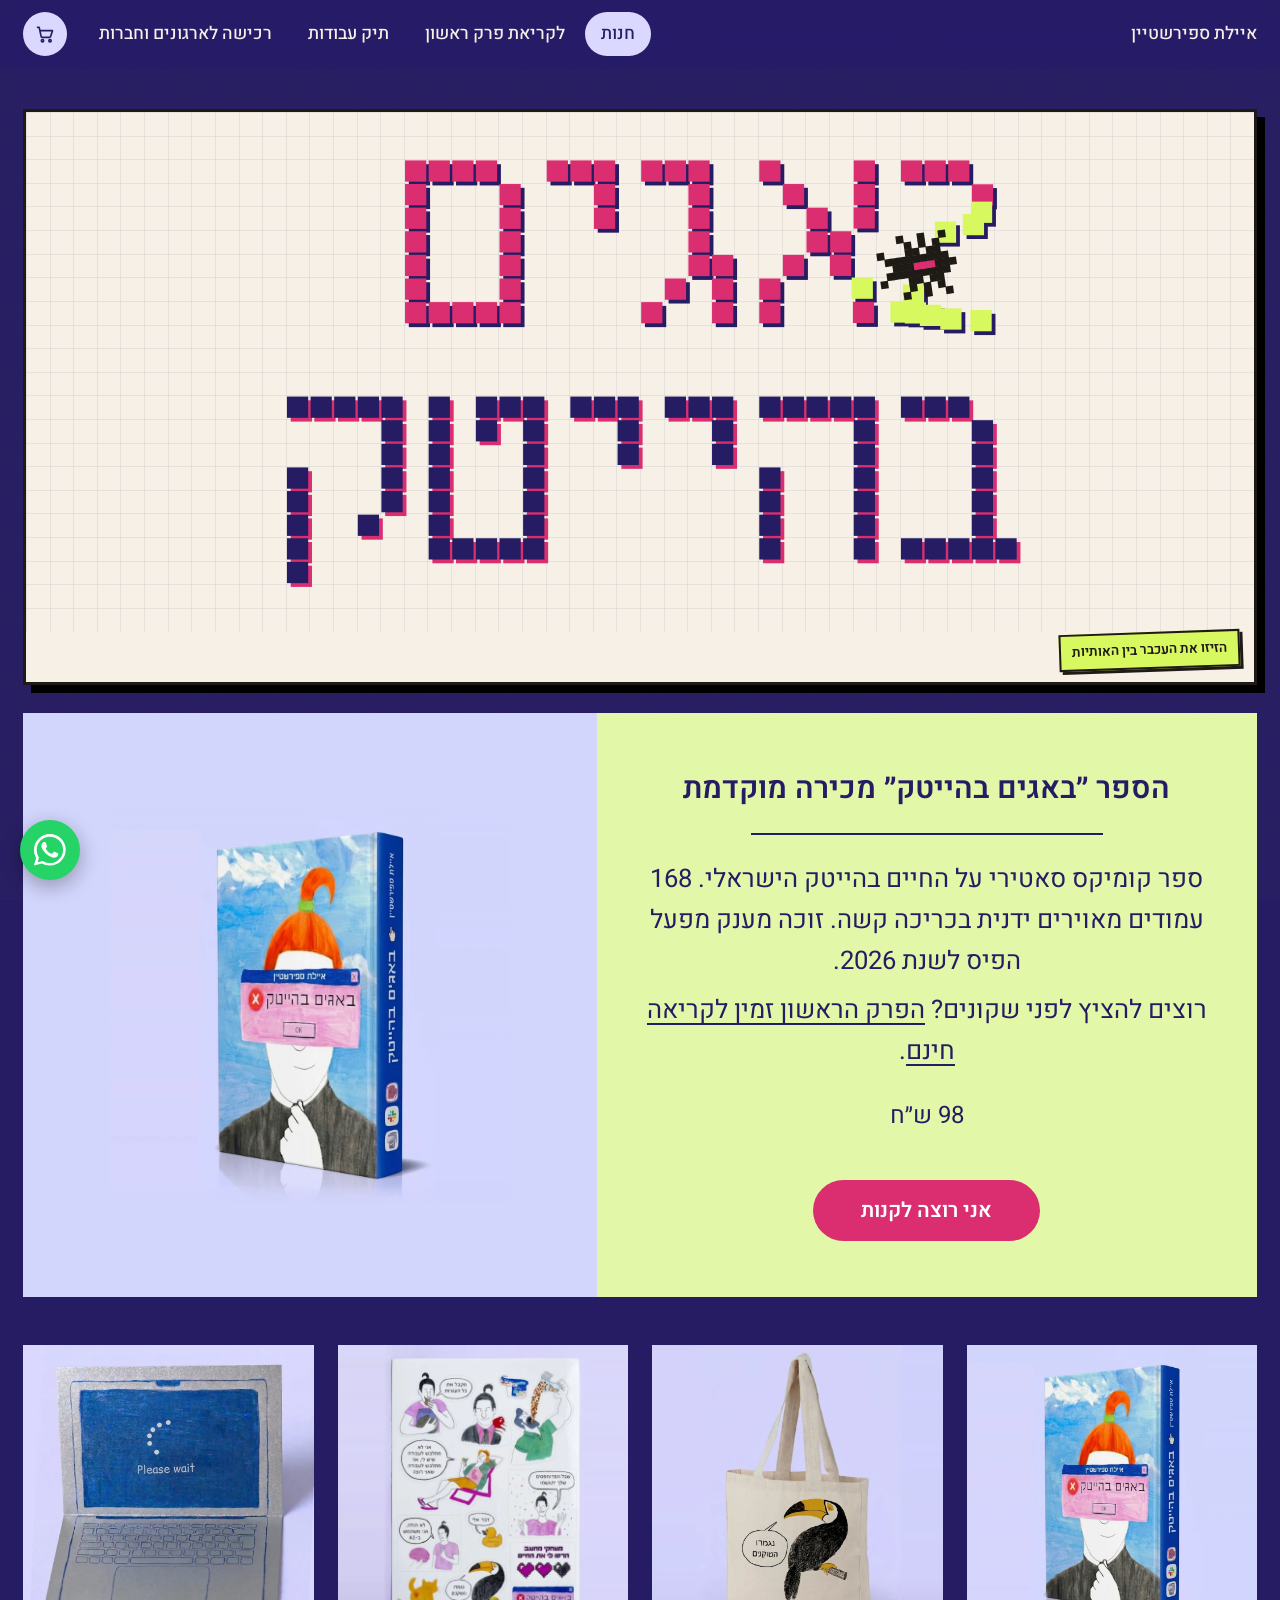
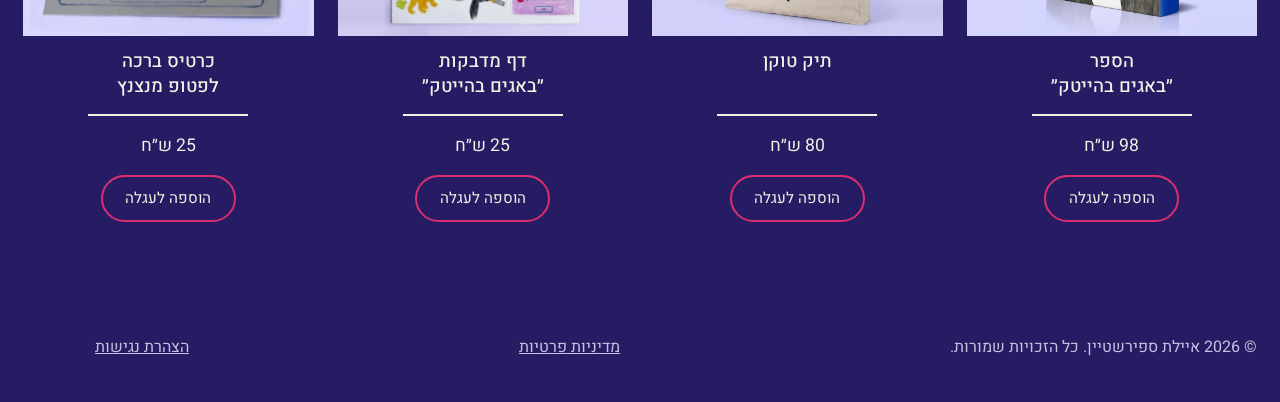
==== commit bc3fbc35: "Pixel animation: full page width above the sale banner, letters centered Co-Authored-By: Claude Opus" ====
--- a/index.html
+++ b/index.html
@@ -193,13 +193,13 @@
   </header>
 
   <main id="top" class="shop container">
-    <p class="sale-banner"><strong class="bf">בלאק פריידי!</strong> <strong>20% הנחה על כל האתר עד סוף החודש.</strong></p>
     <section class="pixel-hero" aria-label="באגים בהייטק">
       <div class="pixel-stage">
         <canvas data-pixel-bugs role="img" aria-label="הכיתוב ״באגים בהייטק״ בפיקסלים, וחרק קטן שעובר בין האותיות ומפרק אותן"></canvas>
         <p class="pixel-hint" aria-hidden="true"><span class="hint-mouse">הזיזו את העכבר בין האותיות</span><span class="hint-touch">העבירו אצבע בין האותיות</span></p>
       </div>
     </section>
+    <p class="sale-banner"><strong class="bf">בלאק פריידי!</strong> <strong>20% הנחה על כל האתר עד סוף החודש.</strong></p>
     <section class="featured">
       <div class="featured-img"><img src="/images/shop/book.webp" width="1024" height="1024" fetchpriority="high" alt="כריכת הספר ״באגים בהייטק״"></div>
       <div class="featured-body">
--- a/shop/shop.css
+++ b/shop/shop.css
@@ -307,10 +307,9 @@
 .cart-savings strong { color: var(--magenta); }
 .cart-savings[hidden] { display: none; }
 
-/* ״באגים בהייטק״ בפיקסלים מעל החנות: דף נייר עם מסגרת וצל, והחרק רץ בתוכו (pixel-bugs/pixel-bugs.js) */
-.pixel-hero { display: flex; justify-content: center; margin-bottom: clamp(1.5rem, 4vw, 2.5rem); }
+/* ״באגים בהייטק״ בפיקסלים בראש החנות, ברוחב העמוד כולו: דף נייר עם מסגרת וצל, והחרק רץ בתוכו (pixel-bugs/pixel-bugs.js) */
+.pixel-hero { margin-bottom: clamp(1.25rem, 3vw, 1.75rem); }
 .pixel-stage {
-  width: min(100%, 760px);
   background: var(--paper);
   border: 3px solid var(--ink);
   box-shadow: 8px 8px 0 #000;
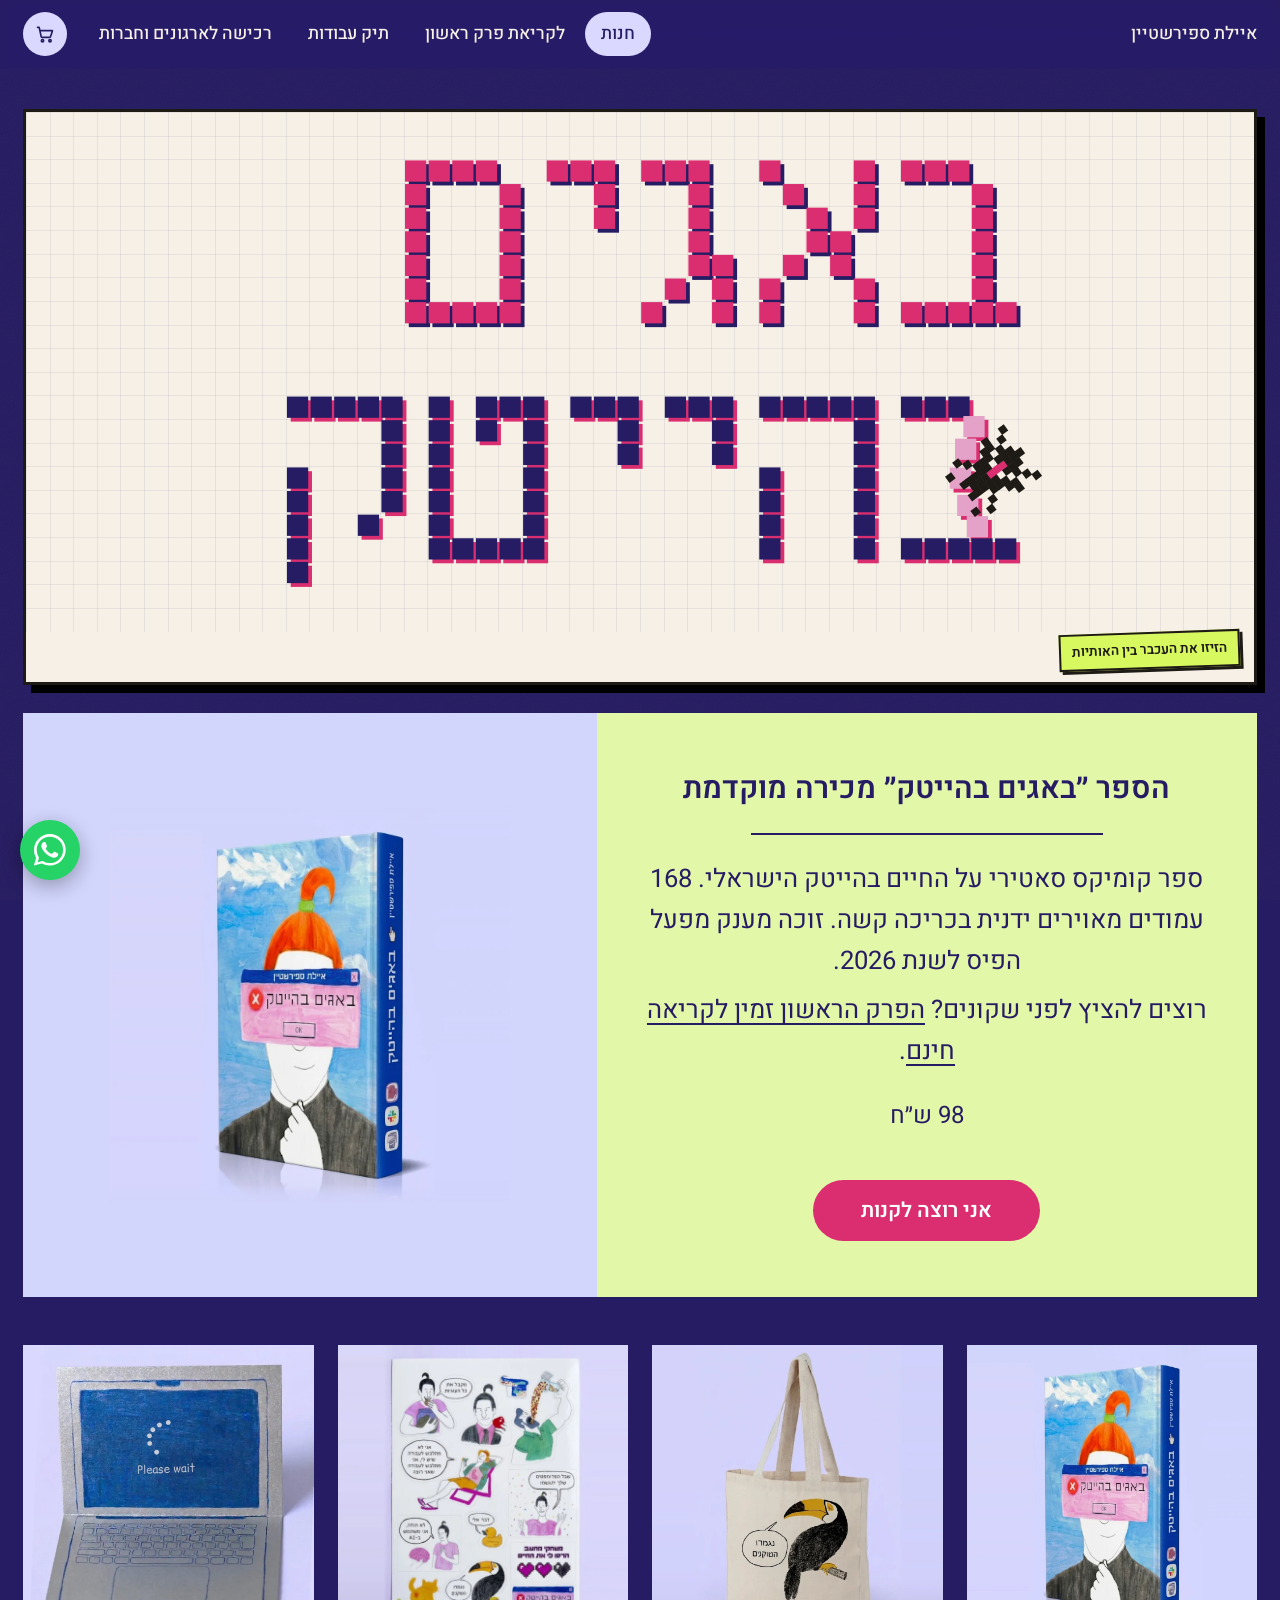
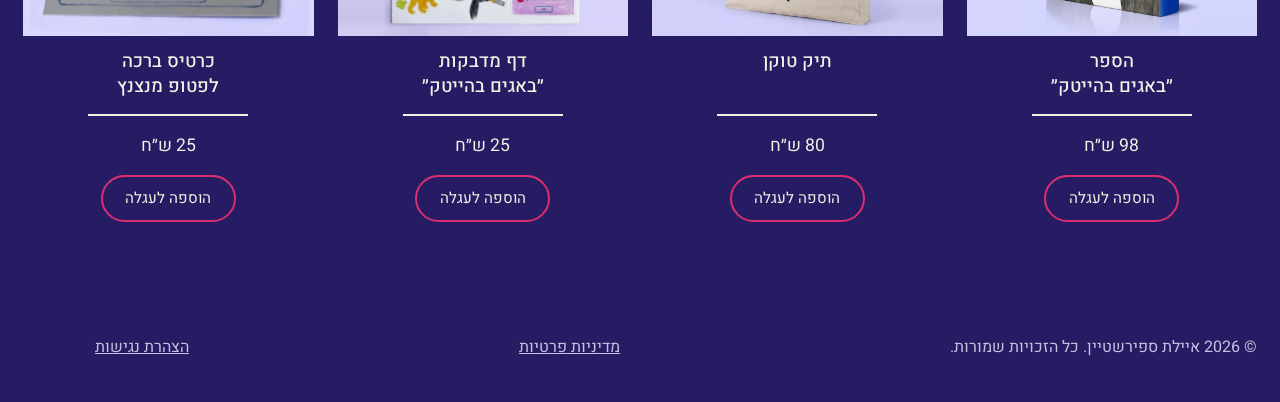
==== commit c1c84320: "Analytics: shop funnel events in GA and Meta Pixel, WhatsApp, gallery and chapter events Co-Authored" ====
--- a/index.html
+++ b/index.html
@@ -8,6 +8,16 @@
     function gtag(){dataLayer.push(arguments);}
     gtag('js', new Date());
     gtag('config', 'G-LHGCGQ23CV');
+  </script>
+  <!-- Meta Pixel (941375025467992) -->
+  <script>
+    !function(f,b,e,v,n,t,s){if(f.fbq)return;n=f.fbq=function(){n.callMethod?
+    n.callMethod.apply(n,arguments):n.queue.push(arguments)};if(!f._fbq)f._fbq=n;
+    n.push=n;n.loaded=!0;n.version='2.0';n.queue=[];t=b.createElement(e);t.async=!0;
+    t.src=v;s=b.getElementsByTagName(e)[0];s.parentNode.insertBefore(t,s)}(window,
+    document,'script','https://connect.facebook.net/en_US/fbevents.js');
+    fbq('init', '941375025467992');
+    fbq('track', 'PageView');
   </script>
   <meta charset="UTF-8">
   <meta name="viewport" content="width=device-width, initial-scale=1">
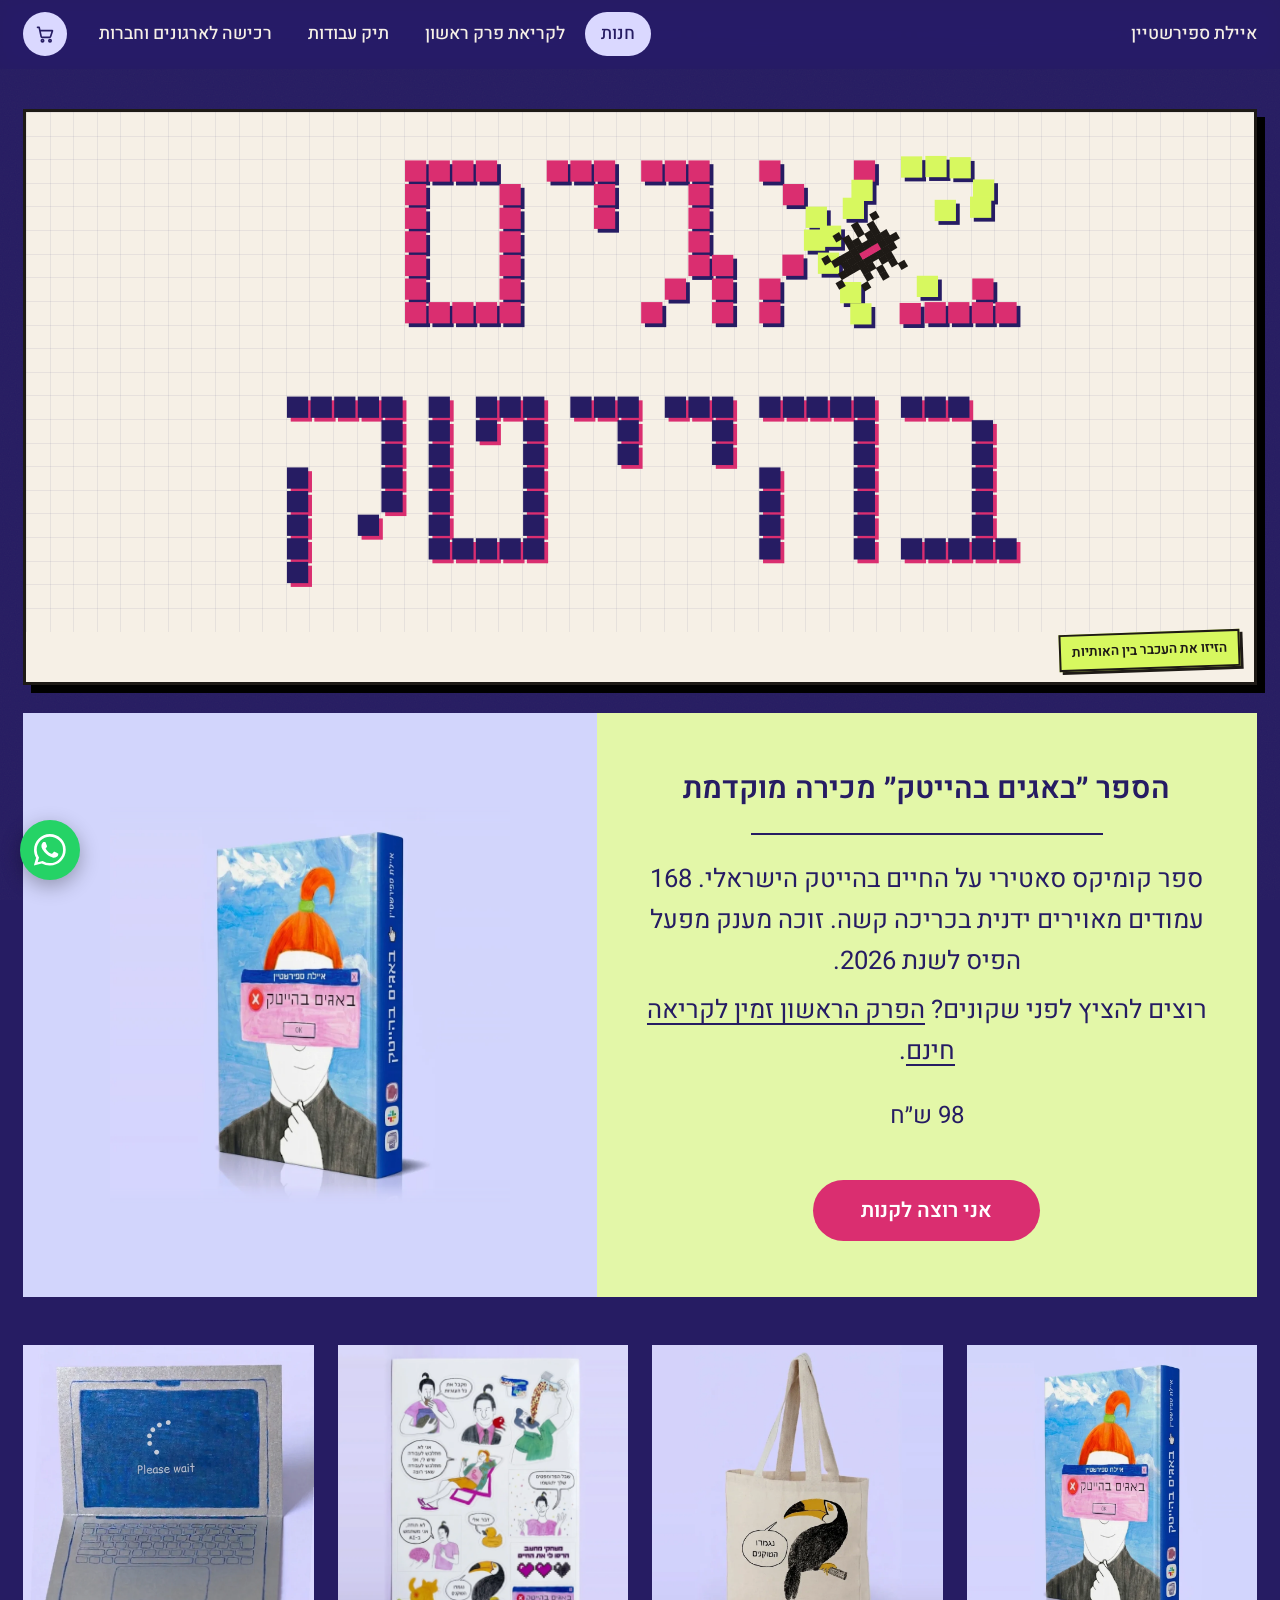
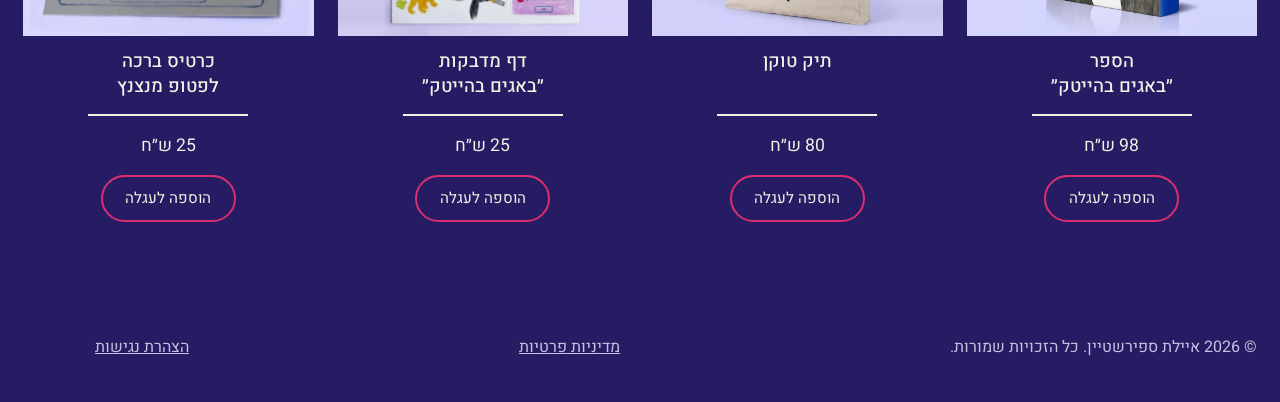
==== commit f998f0b6: "Google Analytics: switch to the site's measurement ID G-055VC0G6WN Co-Authored-By: Claude Opus 5.5 <" ====
--- a/index.html
+++ b/index.html
@@ -2,12 +2,12 @@
 <html lang="he" dir="rtl">
 <head>
   <!-- Google tag (gtag.js) -->
-  <script async src="https://www.googletagmanager.com/gtag/js?id=G-LHGCGQ23CV"></script>
+  <script async src="https://www.googletagmanager.com/gtag/js?id=G-055VC0G6WN"></script>
   <script>
     window.dataLayer = window.dataLayer || [];
     function gtag(){dataLayer.push(arguments);}
     gtag('js', new Date());
-    gtag('config', 'G-LHGCGQ23CV');
+    gtag('config', 'G-055VC0G6WN');
   </script>
   <!-- Meta Pixel (941375025467992) -->
   <script>
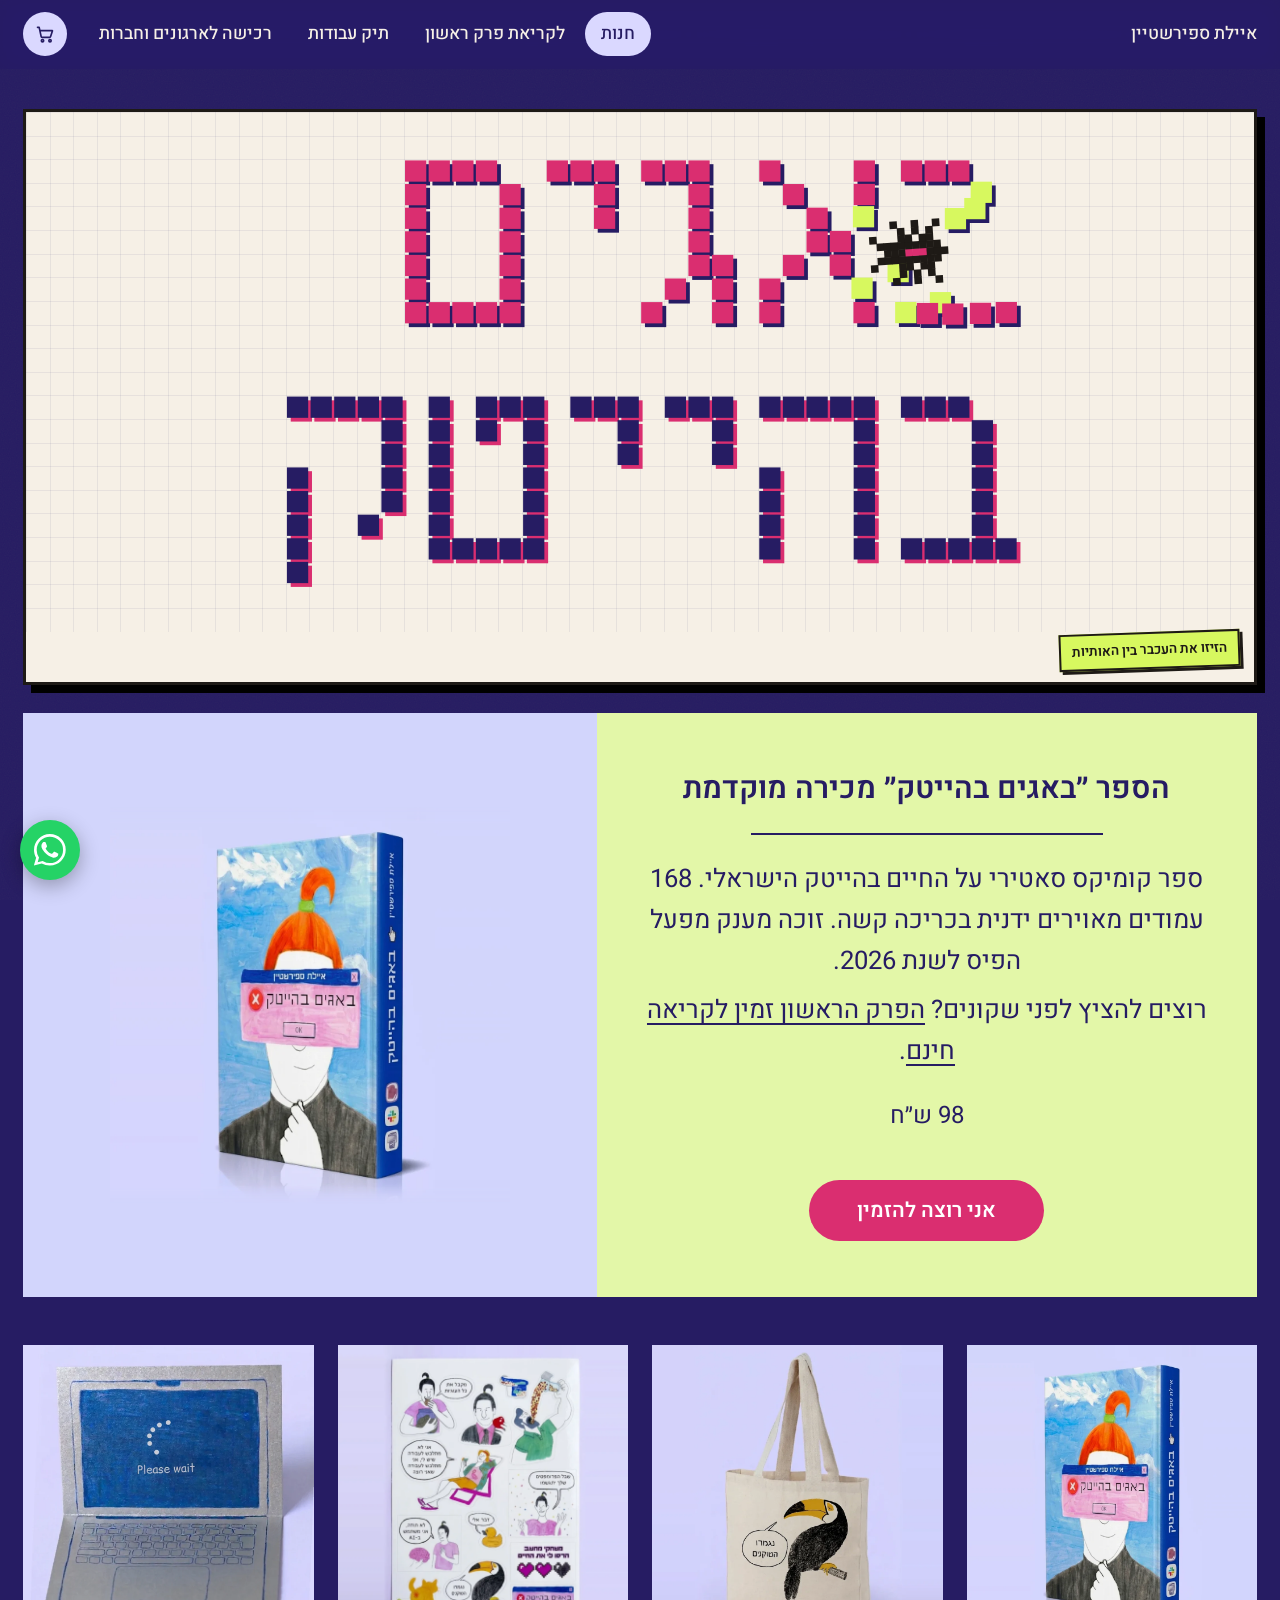
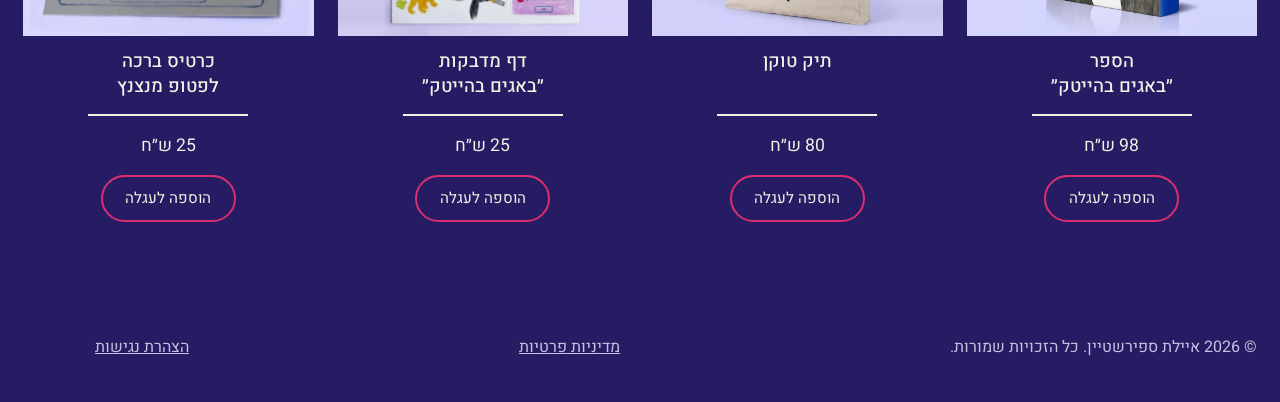
==== commit 4c3e610a: "Change 'אני רוצה לקנות' to 'אני רוצה להזמין' Co-Authored-By: Claude Opus 5.5 <noreply@anthropic.com>" ====
--- a/index.html
+++ b/index.html
@@ -220,7 +220,7 @@
           <p>רוצים להציץ לפני שקונים? <a href="/zarot-chapter-1/">הפרק הראשון זמין לקריאה חינם</a>.</p>
         </div>
         <p class="price" data-price="book"><s><span class="visually-hidden">מחיר מקורי: </span>98 ש״ח</s> <span class="sale-price"><span class="visually-hidden">מחיר במבצע: </span>78 ש״ח</span></p>
-        <button class="buy-btn" type="button" data-add="book" data-open>אני רוצה לקנות</button>
+        <button class="buy-btn" type="button" data-add="book" data-open>אני רוצה להזמין</button>
       </div>
     </section>
 
